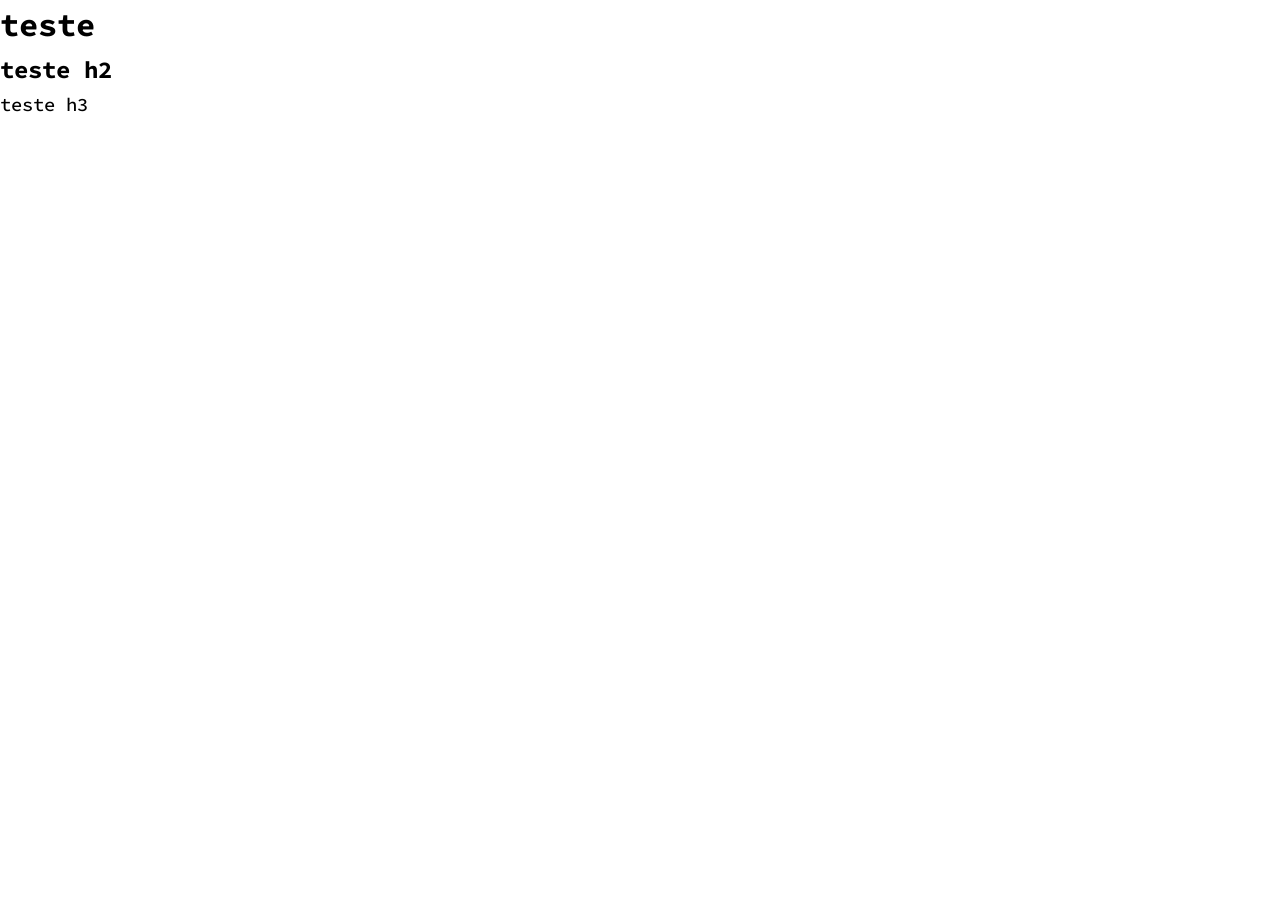
==== index.html @ e35ba027 "feat: primeiro commit" ====
<!DOCTYPE html>
<html lang="pt-br">
<head>
    <meta charset="UTF-8">
    <meta http-equiv="X-UA-Compatible" content="IE=edge">
    <meta name="viewport" content="width=device-width, initial-scale=1.0">
    <link rel="stylesheet" href="style/main.css">
    <title>Reis A.</title>
</head>
<body>
<!--CAPA-->
<header id="apresentacao">
    <h1>teste</h1>
    <h2>teste h2</h2>
    <h3>teste h3</h3>
</header>
<!--FIM CAPA-->

<!--PRINCIPAL-->
<main id="sobre">
    <section id="conhecimentos">
    </section>

    <section id="artigos">
    </section>

    <section id="projetos">
    </section>
</main>
<!--FIM PRINCIPAL-->

<!--CONTATO-->
<footer id="contato">
</footer>
<!--FIM CONTATO-->

</body>
</html>
---- style/main.css ----
@import url('https://fonts.googleapis.com/css2?family=Source+Code+Pro:ital,wght@0,200..900;1,200..900&display=swap');

@import "reset.css";
@import "variaveis.css";
@import "layout.css";
@import "componentes.css";
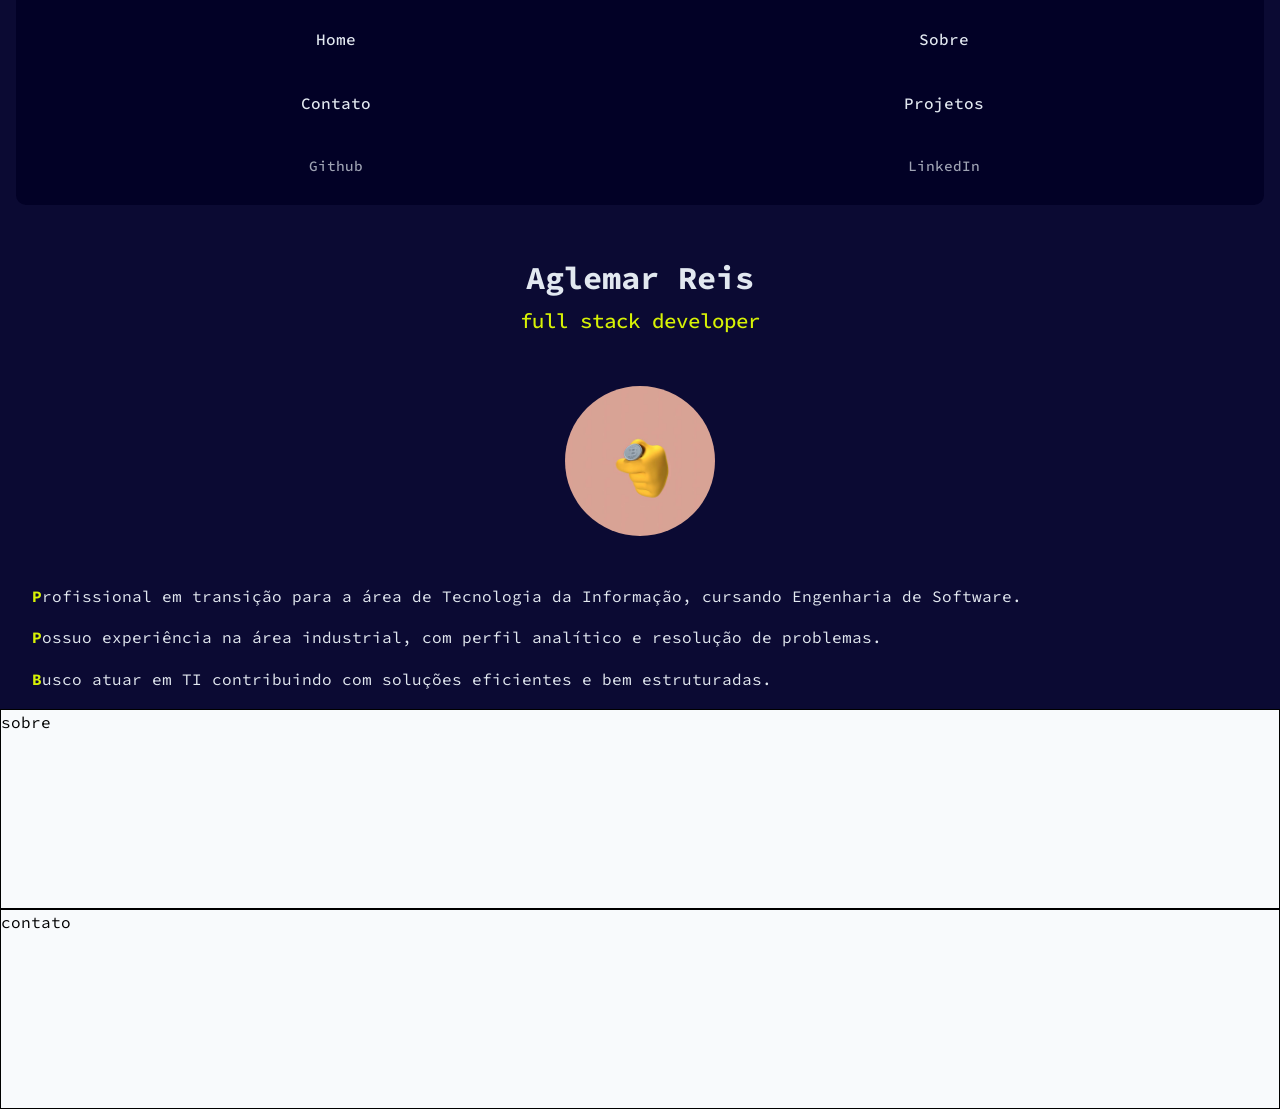
==== commit 213c4e15: "feat: feito a base do layout, focado no header" ====
--- a/index.html
+++ b/index.html
@@ -8,31 +8,66 @@
     <title>Reis A.</title>
 </head>
 <body>
-<!--CAPA-->
-<header id="apresentacao">
-    <h1>teste</h1>
-    <h2>teste h2</h2>
-    <h3>teste h3</h3>
-</header>
-<!--FIM CAPA-->
+<div class="container">
+    <!--CAPA-->
+    <header id="apresentacao">
+        <nav class="header-nav">
+            <ul>
+                <li><a href="index.html">Home</a></li>
+                <li><a href="#contato">Contato</a></li>
+                <li><a href="https://github.com/ReisAglemar" target="_blank" class="social">Github</a></li>
+            </ul>
 
-<!--PRINCIPAL-->
-<main id="sobre">
-    <section id="conhecimentos">
-    </section>
+            <ul>
+                <li><a href="#sobre">Sobre</a></li>
+                <li><a href="#sobre">Projetos</a></li>
+                <li><a href="https://www.linkedin.com/in/aglemarreis/" target="_blank" class="social">LinkedIn</a></li>
+            </ul>
+        </nav>
 
-    <section id="artigos">
-    </section>
+        <h1>Aglemar Reis</h1>
+        <h2>full stack developer</h2>
 
-    <section id="projetos">
-    </section>
-</main>
-<!--FIM PRINCIPAL-->
+        <figure>
+            <img src="img/pexels-cottonbro-cg-studio-8830899.jpg"
+                 alt="Foto de perfil">
+        </figure>
 
-<!--CONTATO-->
-<footer id="contato">
-</footer>
+        <p>
+            Profissional em transição para a área de Tecnologia da Informação, cursando Engenharia de Software.
+        </p>
+
+        <p>
+            Possuo experiência na área industrial, com perfil analítico e resolução de problemas.
+        </p>
+
+        <p>
+            Busco atuar em TI contribuindo com soluções eficientes e bem estruturadas.
+        </p>
+    </header>
+    <!--FIM CAPA-->
+
+
+    <!--PRINCIPAL-->
+    <main id="sobre">
+        sobre
+        <section id="conhecimentos">
+        </section>
+
+        <section id="artigos">
+        </section>
+
+        <section id="projetos">
+        </section>
+    </main>
+    <!--FIM PRINCIPAL-->
+
+
+    <!--CONTATO-->
+    <footer id="contato">
+        contato
+    </footer>
+</div>
 <!--FIM CONTATO-->
-
 </body>
 </html>
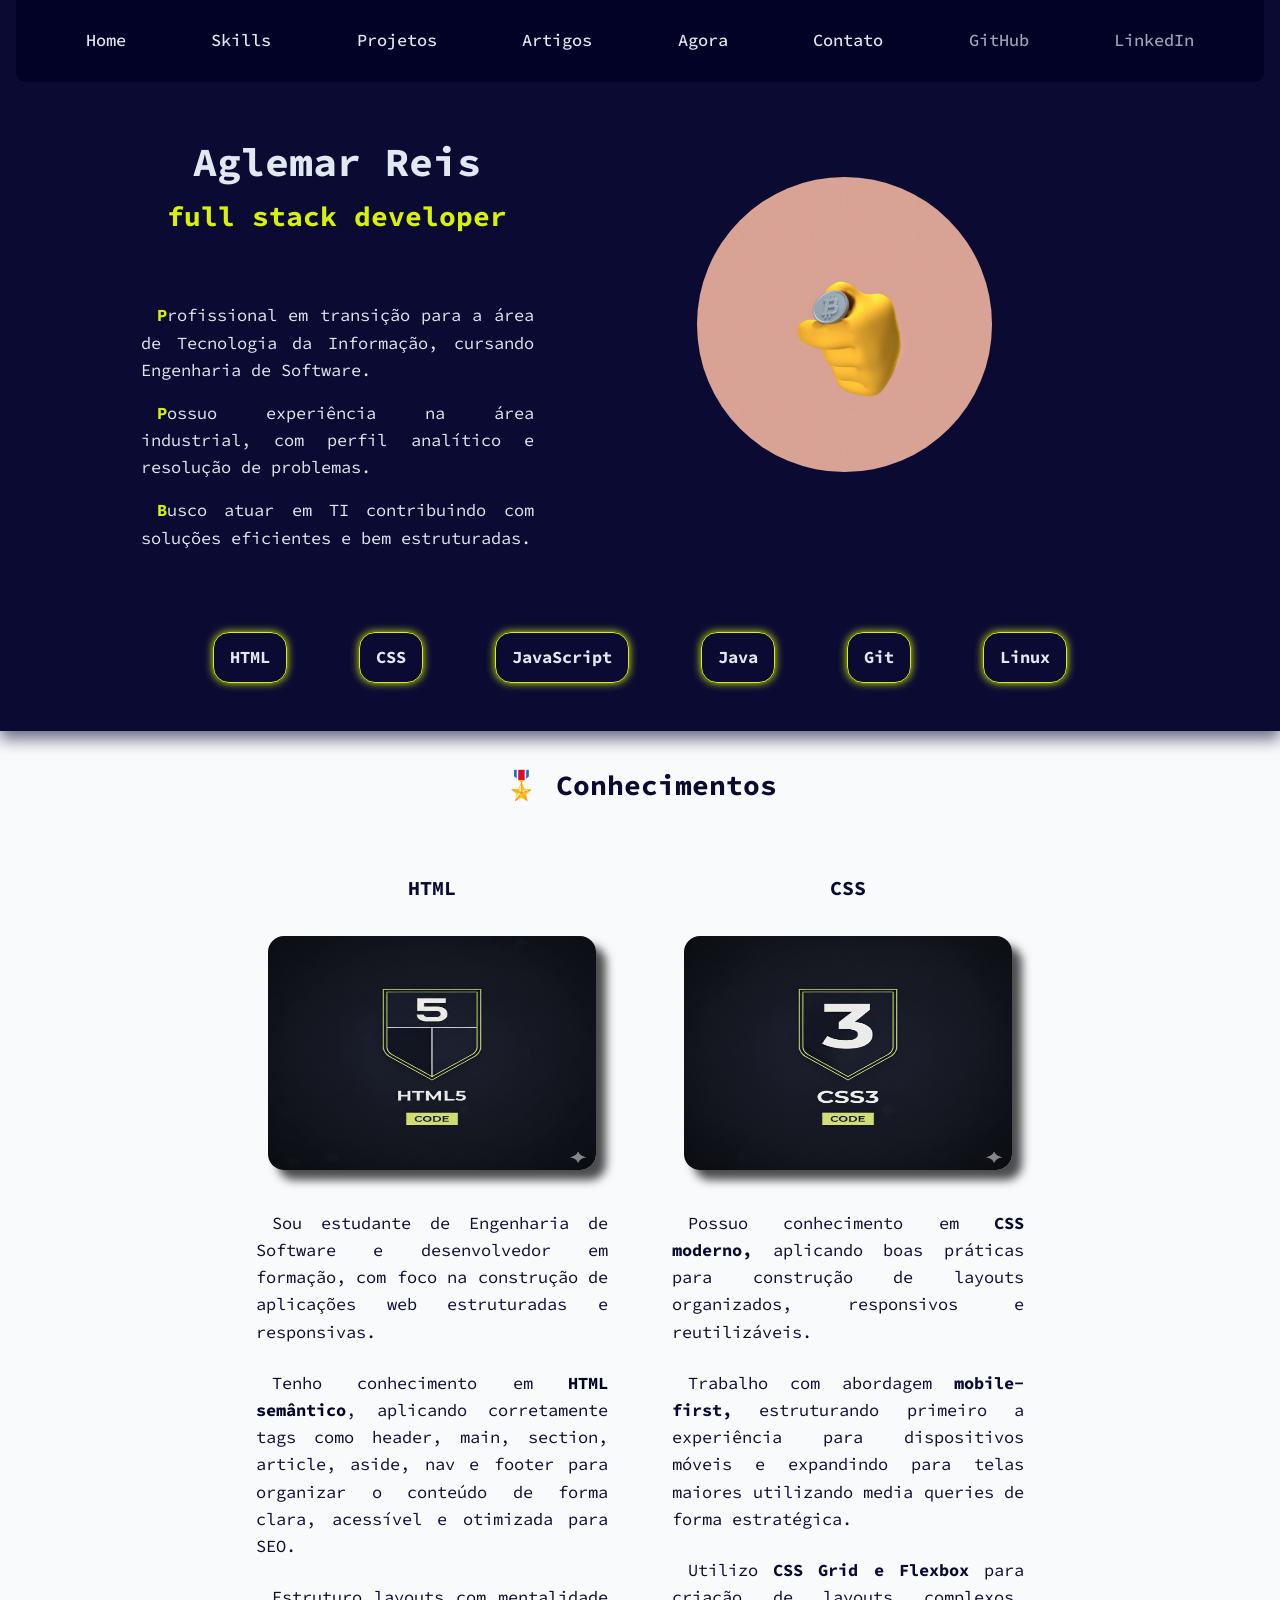
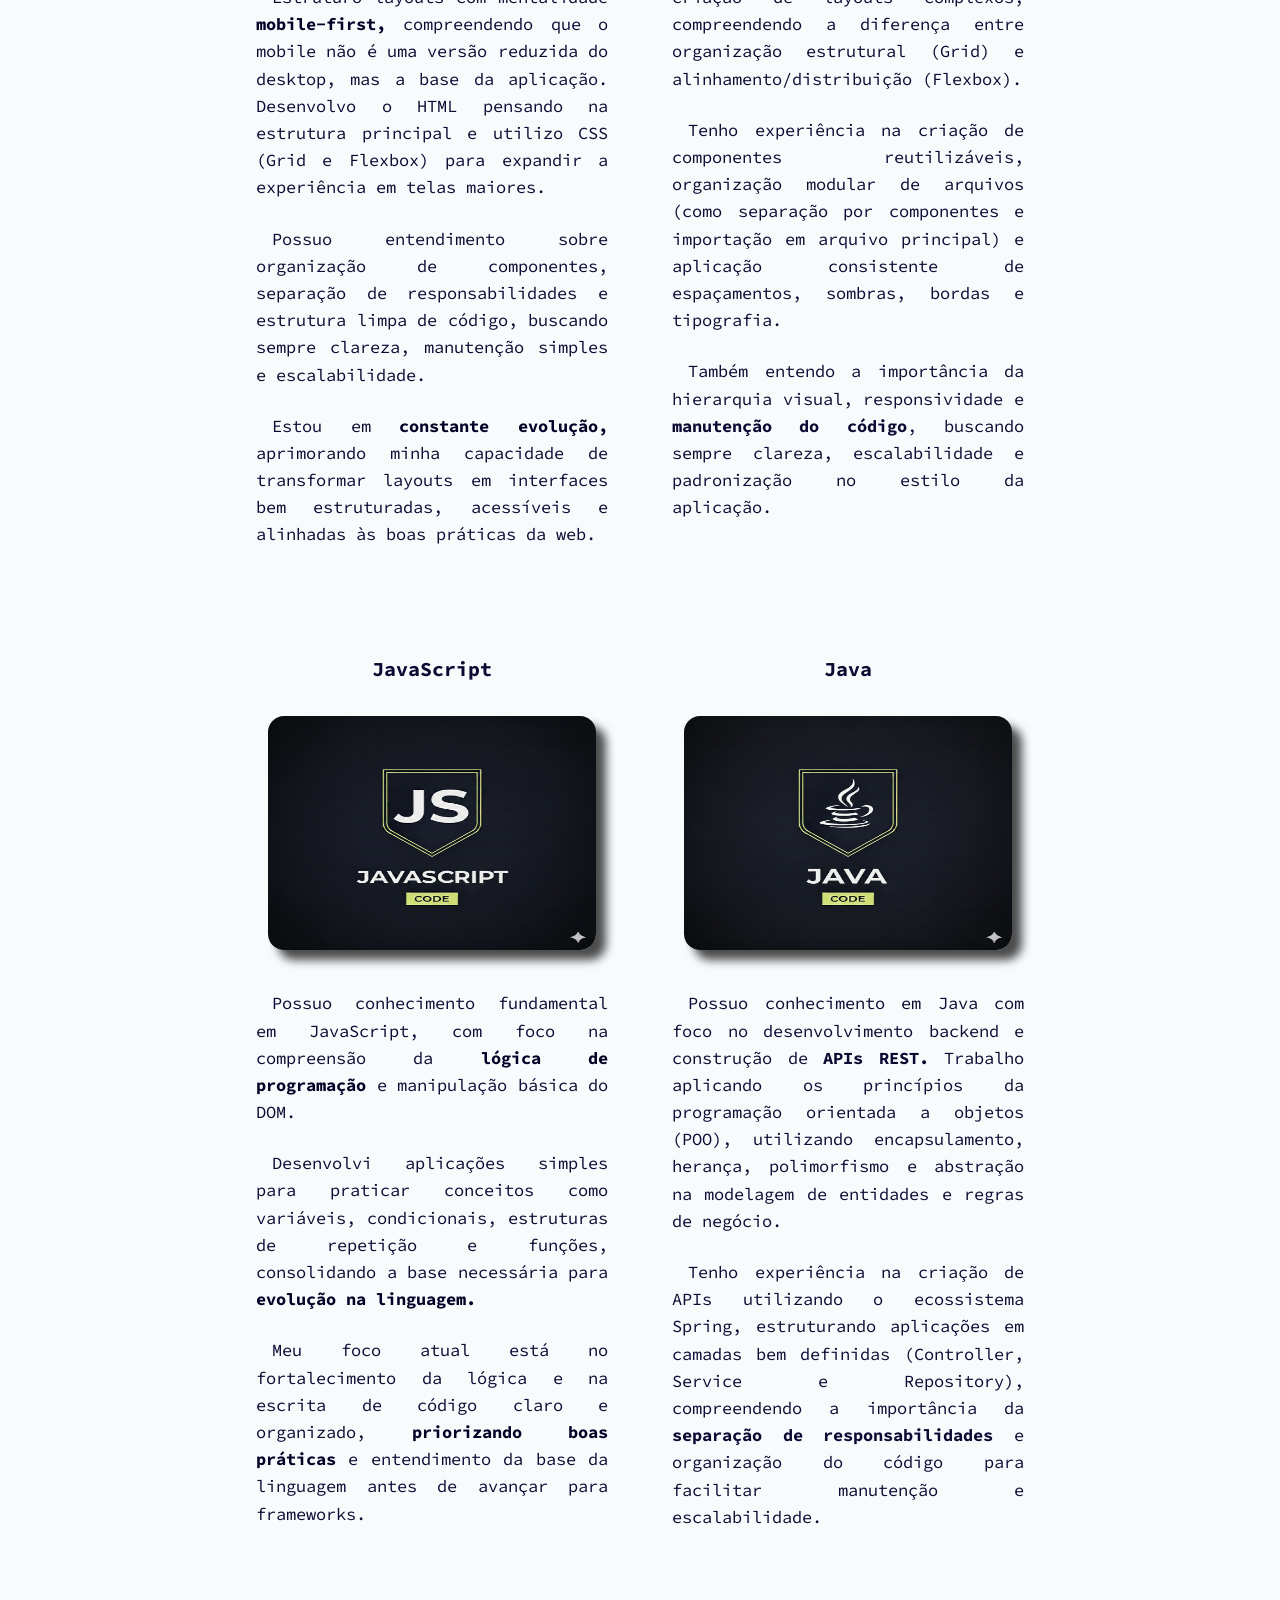
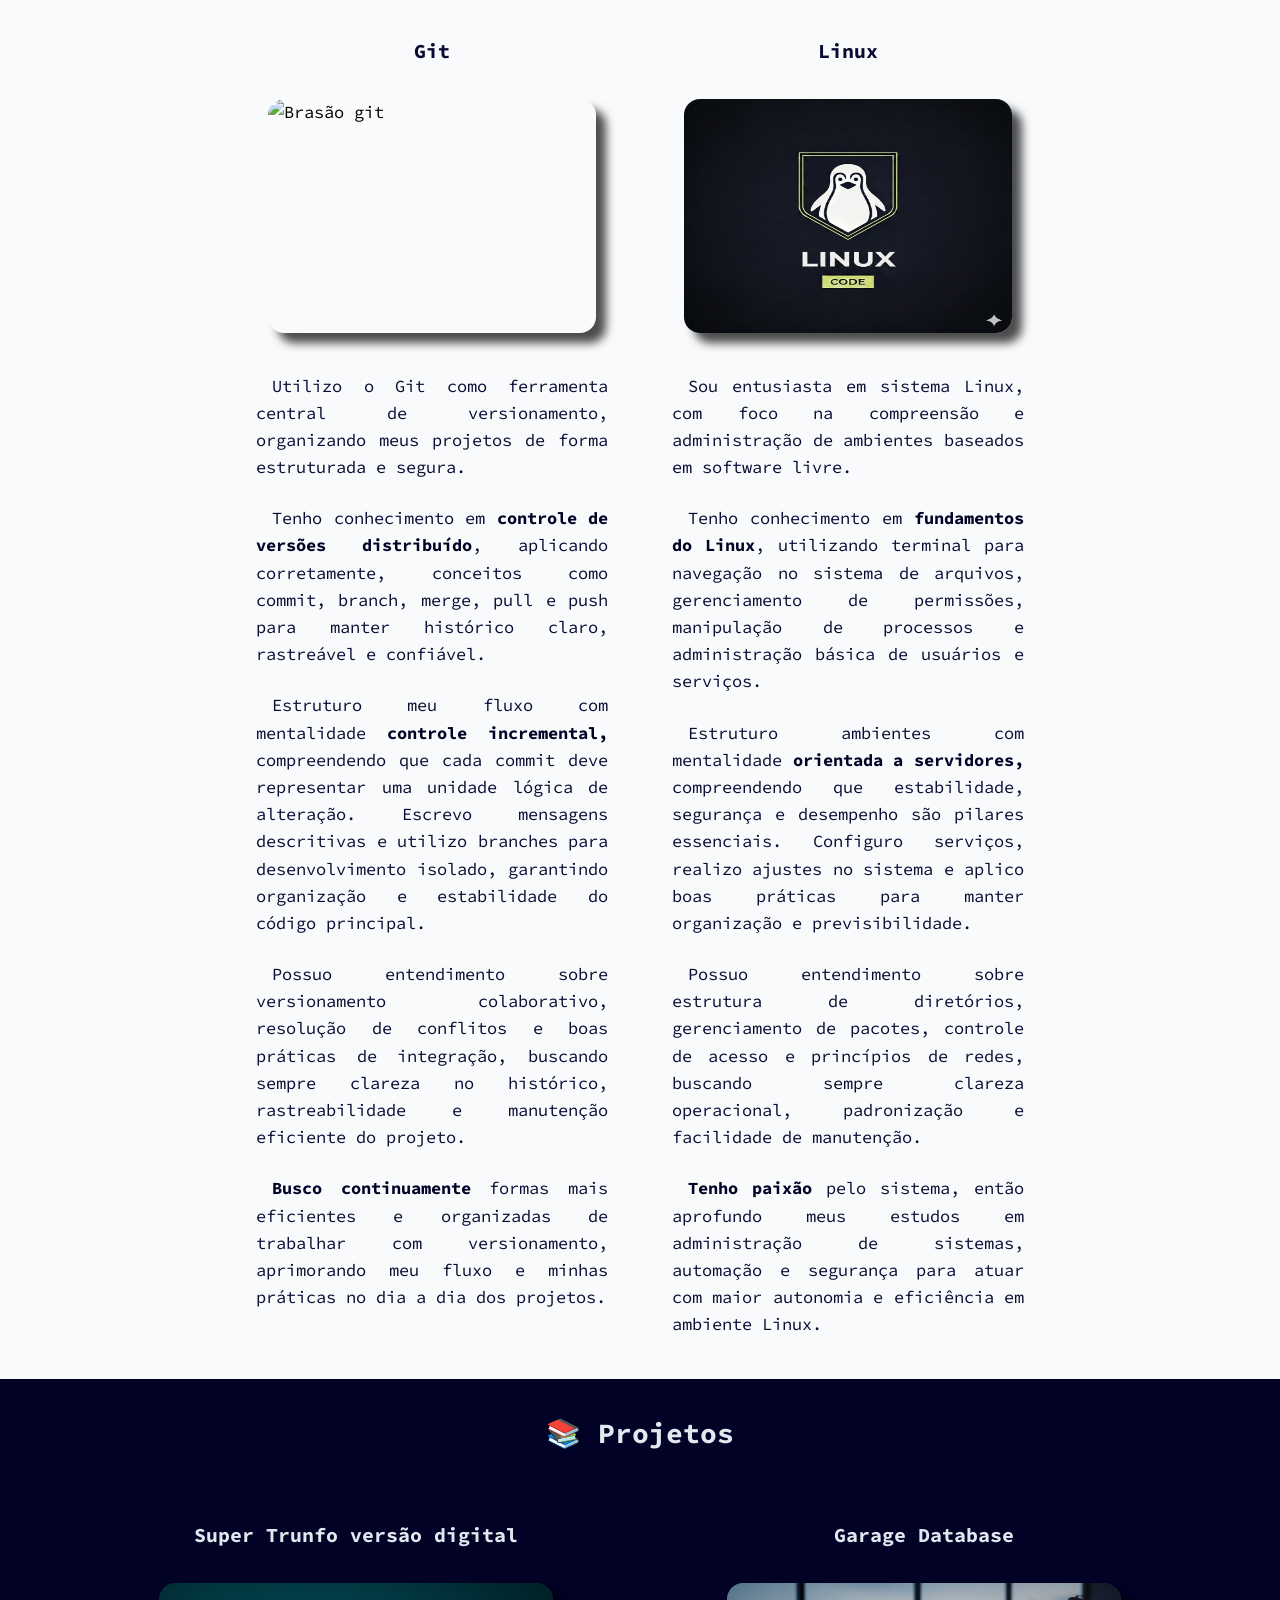
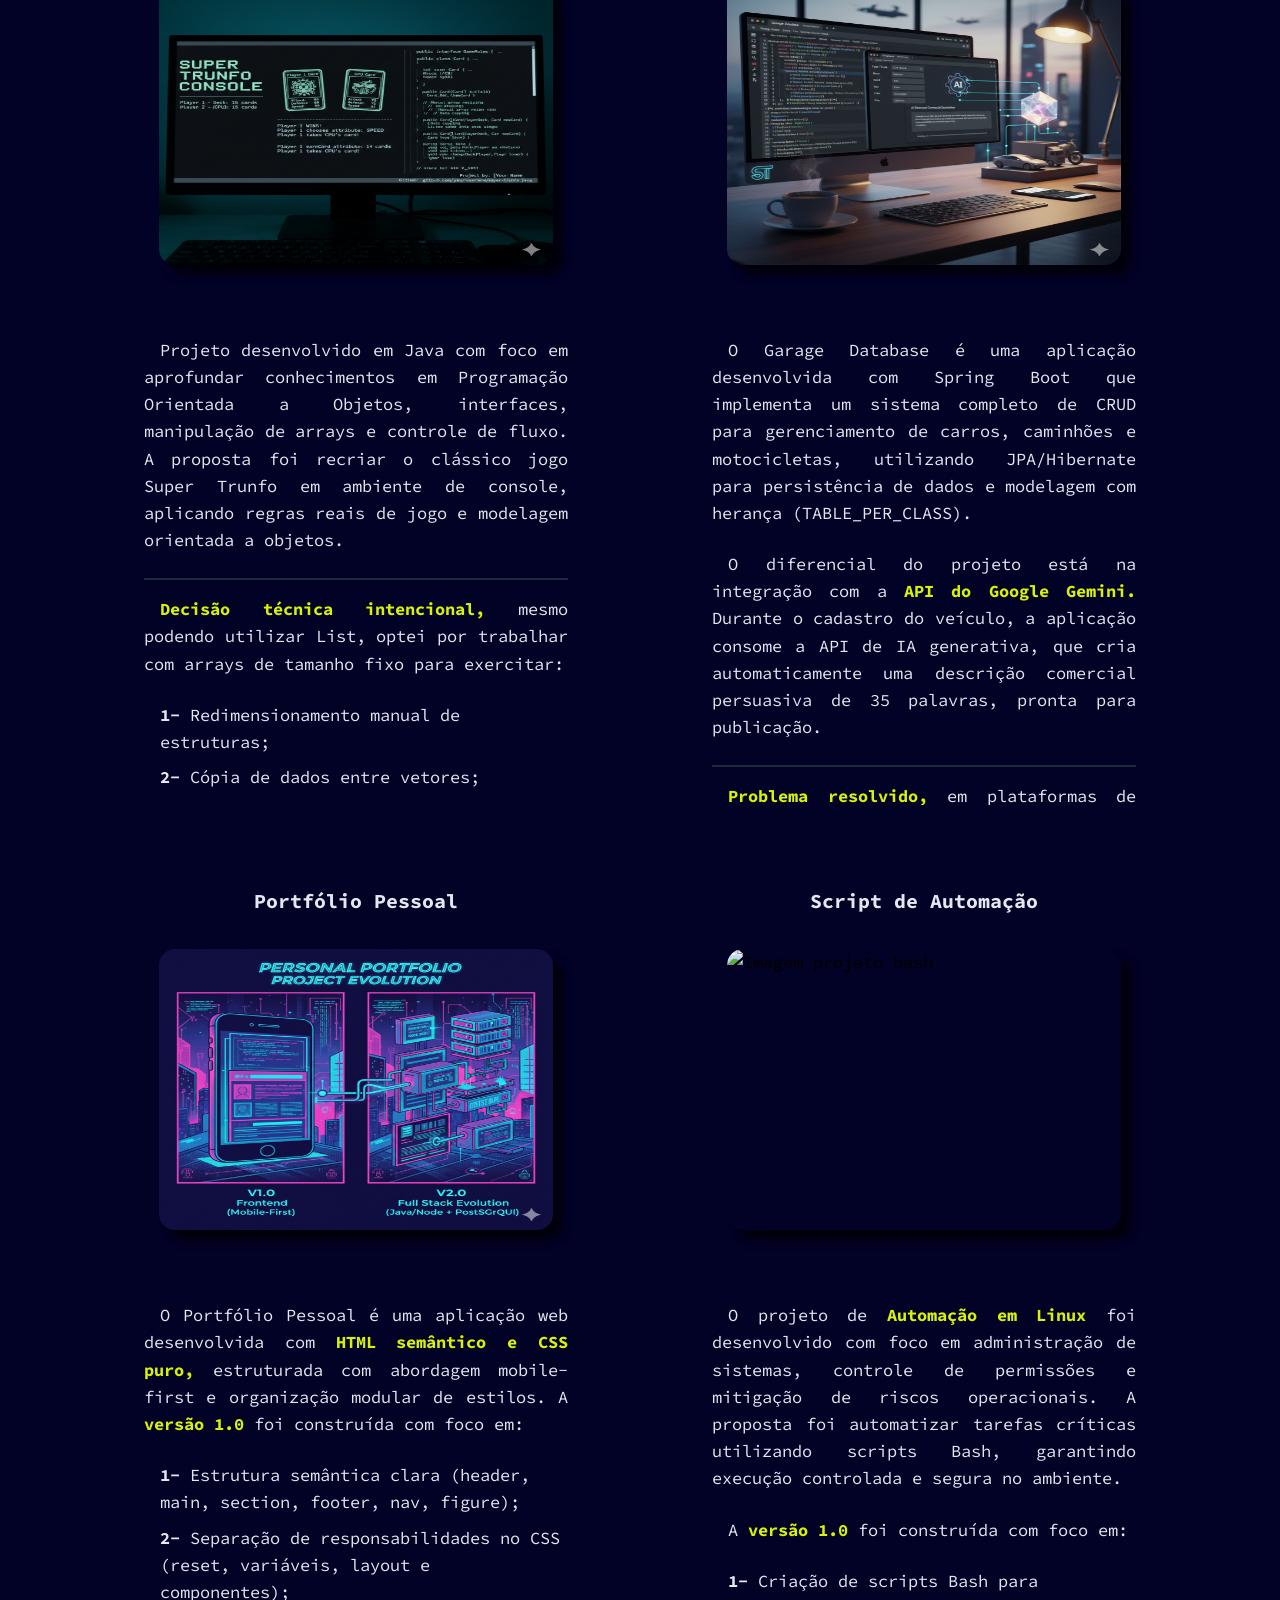
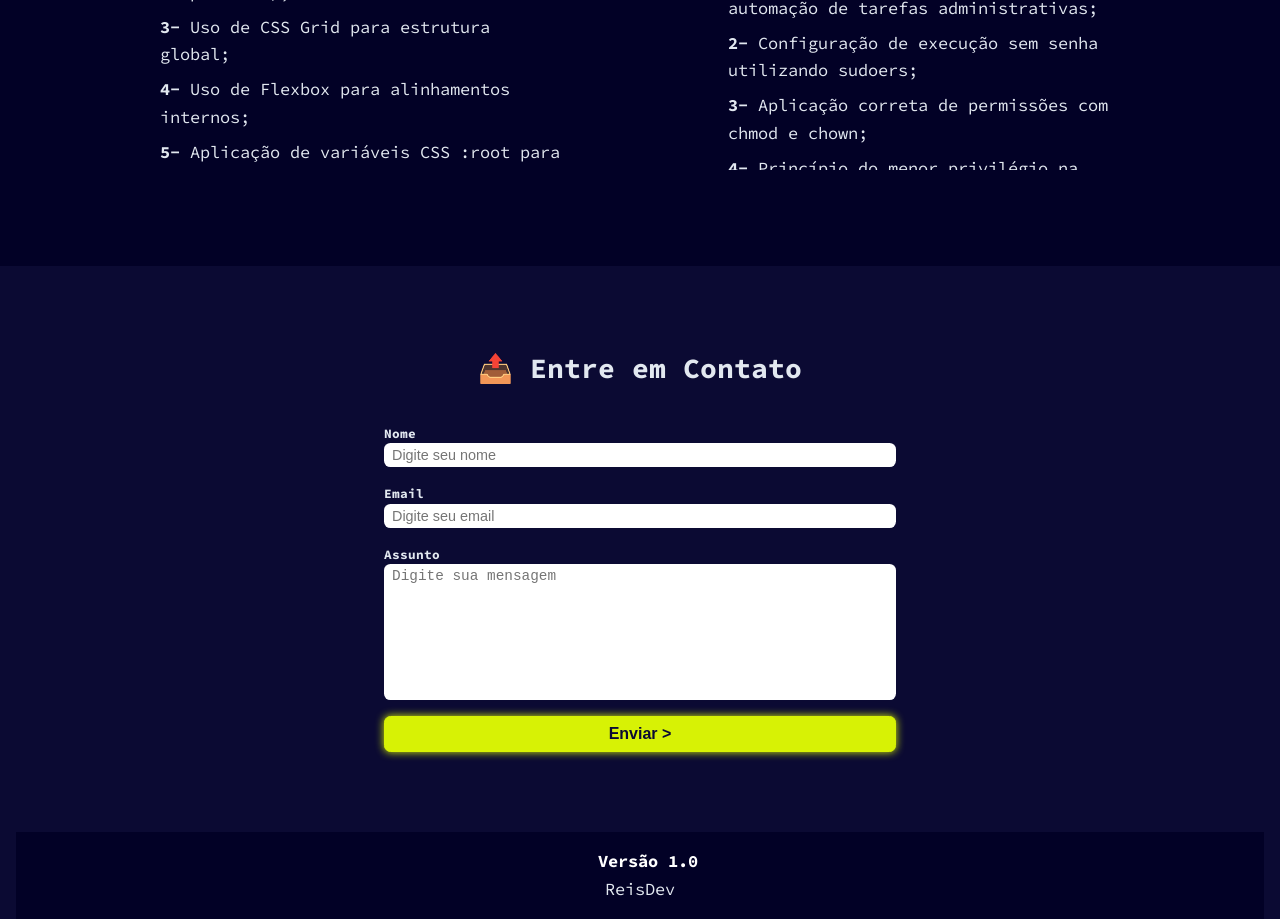
==== commit 4cb2c7b1: "V1.0 - versão estável do projeto" ====
--- a/index.html
+++ b/index.html
@@ -1,73 +1,741 @@
 <!DOCTYPE html>
-<html lang="pt-br">
+<html lang="pt-br" xmlns="http://www.w3.org/1999/html">
 <head>
     <meta charset="UTF-8">
     <meta http-equiv="X-UA-Compatible" content="IE=edge">
     <meta name="viewport" content="width=device-width, initial-scale=1.0">
     <link rel="stylesheet" href="style/main.css">
     <title>Reis A.</title>
+    <link rel="icon" type="image/png" href="img/favicon.png">
 </head>
 <body>
 <div class="container">
     <!--CAPA-->
-    <header id="apresentacao">
+    <header id="header">
         <nav class="header-nav">
             <ul>
                 <li><a href="index.html">Home</a></li>
-                <li><a href="#contato">Contato</a></li>
-                <li><a href="https://github.com/ReisAglemar" target="_blank" class="social">Github</a></li>
-            </ul>
-
-            <ul>
-                <li><a href="#sobre">Sobre</a></li>
-                <li><a href="#sobre">Projetos</a></li>
+                <li><a href="#conhecimentos">Skills</a></li>
+                <li><a href="#projetos">Projetos</a></li>
+
+                <li class="desktop"><a href="#" target="_blank">Artigos</a></li>
+                <li class="desktop"><a href="#" target="_blank">Agora</a></li>
+
+                <li><a href="#footer">Contato</a></li>
+
+                <li><a href="https://github.com/ReisAglemar" target="_blank" class="social">GitHub</a></li>
                 <li><a href="https://www.linkedin.com/in/aglemarreis/" target="_blank" class="social">LinkedIn</a></li>
             </ul>
         </nav>
 
-        <h1>Aglemar Reis</h1>
-        <h2>full stack developer</h2>
-
-        <figure>
-            <img src="img/pexels-cottonbro-cg-studio-8830899.jpg"
-                 alt="Foto de perfil">
-        </figure>
-
-        <p>
-            Profissional em transição para a área de Tecnologia da Informação, cursando Engenharia de Software.
-        </p>
-
-        <p>
-            Possuo experiência na área industrial, com perfil analítico e resolução de problemas.
-        </p>
-
-        <p>
-            Busco atuar em TI contribuindo com soluções eficientes e bem estruturadas.
-        </p>
+
+        <section class="intro">
+            <section id="nome">
+                <h1>Aglemar Reis</h1>
+                <h2>full stack developer</h2>
+            </section>
+
+            <figure id="foto">
+                <!--TODO carregar imagem pessoal -->
+                <img class="img-perfil"
+                     src="img/pexels-cottonbro-cg-studio-8830899.jpg"
+                     alt="Foto do perfil">
+                <figcaption>Foto do perfil</figcaption>
+            </figure>
+
+            <section id="descricao">
+                <p>
+                    Profissional em transição para a área de Tecnologia da Informação, cursando Engenharia de Software.
+                </p>
+
+                <p>
+                    Possuo experiência na área industrial, com perfil analítico e resolução de problemas.
+                </p>
+
+                <p>
+                    Busco atuar em TI contribuindo com soluções eficientes e bem estruturadas.
+                </p>
+            </section>
+
+            <nav id="menu">
+                <ul>
+                    <li><a href="#html">HTML</a></li>
+                    <li><a href="#css">CSS</a></li>
+                    <li class="mobile"><a href="#js">Js</a></li>
+                    <li class="desktop"><a href="#js">JavaScript</a></li>
+                    <li><a href="#java">Java</a></li>
+                    <li class="desktop"><a href="#git">Git</a></li>
+                    <li class="desktop"><a href="#linux">Linux</a></li>
+                </ul>
+            </nav>
+        </section>
     </header>
     <!--FIM CAPA-->
 
 
     <!--PRINCIPAL-->
-    <main id="sobre">
-        sobre
+    <main id="main">
+
+        <!--Conhecimentos-->
         <section id="conhecimentos">
+            <h2 id="titulo-conhecimentos">🎖️ Conhecimentos</h2>
+
+            <section class="secao" id="html">
+                <h3>HTML</h3>
+
+                <figure>
+                    <img class="img-card"
+                         src="img/html.png"
+                         alt="Brasão html">
+                    <figcaption>Brasão html</figcaption>
+                </figure>
+
+                <p>
+                    Sou estudante de Engenharia de Software e desenvolvedor em formação, com foco na construção de
+                    aplicações web estruturadas e responsivas.
+                </p>
+
+                <p>
+                    Tenho conhecimento em <strong>HTML semântico</strong>, aplicando corretamente tags como header,
+                    main,
+                    section,
+                    article, aside, nav e footer para organizar o conteúdo de forma clara, acessível e otimizada para
+                    SEO.
+                </p>
+
+                <p>
+                    Estruturo layouts com mentalidade <strong>mobile-first,</strong> compreendendo que o mobile não é
+                    uma
+                    versão reduzida
+                    do desktop, mas a base da aplicação. Desenvolvo o HTML pensando na estrutura principal e utilizo CSS
+                    (Grid e Flexbox) para expandir a experiência em telas maiores.
+                </p>
+
+                <p>
+                    Possuo entendimento sobre organização de componentes, separação de responsabilidades e estrutura
+                    limpa de código, buscando sempre clareza, manutenção simples e escalabilidade.
+                </p>
+
+                <p>
+                    Estou em <strong>constante evolução,</strong> aprimorando minha capacidade de transformar layouts em
+                    interfaces bem
+                    estruturadas, acessíveis e alinhadas às boas práticas da web.
+                </p>
+            </section>
+
+            <section class="secao altera-bg" id="css">
+                <h3>CSS</h3>
+
+                <figure>
+                    <img class="img-card"
+                         src="img/css.png"
+                         alt="Brasão css">
+                    <figcaption>Brasão css</figcaption>
+                </figure>
+
+                <p>
+                    Possuo conhecimento em <strong>CSS moderno,</strong> aplicando boas práticas para construção de
+                    layouts organizados,
+                    responsivos e reutilizáveis.
+                </p>
+
+                <p>
+                    Trabalho com abordagem <strong>mobile-first,</strong> estruturando primeiro a experiência para
+                    dispositivos móveis e
+                    expandindo para telas maiores utilizando media queries de forma estratégica.
+                </p>
+
+                <p>
+                    Utilizo <strong>CSS Grid e Flexbox</strong> para criação de layouts complexos, compreendendo a
+                    diferença entre
+                    organização estrutural (Grid) e alinhamento/distribuição (Flexbox).
+                </p>
+
+                <p>
+                    Tenho experiência na criação de componentes reutilizáveis, organização modular de arquivos (como
+                    separação por componentes e importação em arquivo principal) e aplicação consistente de
+                    espaçamentos, sombras, bordas e tipografia.
+                </p>
+
+                <p>
+                    Também entendo a importância da hierarquia visual, responsividade e
+                    <strong>manutenção do código</strong>,
+                    buscando
+                    sempre clareza, escalabilidade e padronização no estilo da aplicação.
+                </p>
+            </section>
+
+            <section class="secao" id="js">
+                <h3>JavaScript</h3>
+
+                <figure>
+                    <img class="img-card"
+                         src="img/js.png"
+                         alt="Brasão javascript">
+                    <figcaption>Brasão javascript</figcaption>
+                </figure>
+
+                <p>
+                    Possuo conhecimento fundamental em JavaScript, com foco na compreensão da <strong>lógica de
+                    programação</strong>
+                    e
+                    manipulação básica do DOM.
+                </p>
+
+                <p>
+                    Desenvolvi aplicações simples para praticar conceitos como variáveis, condicionais, estruturas de
+                    repetição e funções, consolidando a base necessária para <strong>evolução na linguagem.</strong>
+                </p>
+
+                <p>
+                    Meu foco atual está no fortalecimento da lógica e na escrita de código claro e organizado,
+                    <strong>priorizando boas práticas</strong> e entendimento da base da linguagem antes de avançar para
+                    frameworks.
+                </p>
+            </section>
+
+            <section class="secao altera-bg" id="java">
+                <h3>Java</h3>
+
+                <figure>
+                    <img class="img-card"
+                         src="img/java.png"
+                         alt="Brasão java">
+                    <figcaption>Brasão java</figcaption>
+                </figure>
+
+                <p>
+                    Possuo conhecimento em Java com foco no desenvolvimento backend e construção de
+                    <strong>APIs REST.</strong>
+                    Trabalho aplicando os princípios da programação orientada a objetos (POO), utilizando
+                    encapsulamento, herança, polimorfismo e abstração na modelagem de entidades e regras de negócio.
+                </p>
+
+                <p>
+                    Tenho experiência na criação de APIs utilizando o ecossistema Spring, estruturando aplicações em
+                    camadas bem definidas (Controller, Service e Repository), compreendendo a importância da
+                    <strong>separação de responsabilidades</strong> e organização do código para facilitar
+                    manutenção e escalabilidade.
+                </p>
+            </section>
+
+            <section class="secao desktop" id="git">
+                <h3>Git</h3>
+
+                <figure>
+                    <img class="img-card"
+                         src="img/git.png"
+                         alt="Brasão git">
+                    <figcaption>Brasão git</figcaption>
+                </figure>
+
+                <p>
+                    Utilizo o Git como ferramenta central de versionamento, organizando meus projetos de forma
+                    estruturada e segura.
+                </p>
+
+                <p>
+                    Tenho conhecimento em <strong>controle de versões distribuído</strong>, aplicando corretamente,
+                    conceitos como commit, branch, merge, pull e push para manter histórico claro, rastreável e
+                    confiável.
+                </p>
+
+                <p>
+                    Estruturo meu fluxo com mentalidade <strong>controle incremental,</strong> compreendendo que cada
+                    commit deve representar
+                    uma unidade lógica de alteração. Escrevo mensagens descritivas e utilizo branches para
+                    desenvolvimento isolado,
+                    garantindo organização e estabilidade do código principal.
+                </p>
+
+                <p>
+                    Possuo entendimento sobre versionamento colaborativo, resolução de conflitos e boas práticas de
+                    integração,
+                    buscando sempre clareza no histórico, rastreabilidade e manutenção eficiente do projeto.
+                </p>
+
+                <p>
+                    <strong>Busco continuamente</strong> formas mais eficientes e organizadas de trabalhar com
+                    versionamento, aprimorando meu fluxo e minhas práticas no dia a dia dos projetos.
+                </p>
+            </section>
+
+            <section class="secao desktop" id="linux">
+                <h3>Linux</h3>
+
+                <figure>
+                    <img class="img-card"
+                         src="img/linux.png"
+                         alt="Brasão Linux">
+                    <figcaption>Brasão Linux</figcaption>
+                </figure>
+
+                <p>
+                    Sou entusiasta em sistema Linux, com foco na compreensão e administração de ambientes baseados em
+                    software livre.
+                </p>
+
+                <p>
+                    Tenho conhecimento em <strong>fundamentos do Linux</strong>, utilizando terminal para navegação no
+                    sistema de arquivos, gerenciamento de permissões, manipulação de processos e administração básica de
+                    usuários e serviços.
+                </p>
+
+                <p>
+                    Estruturo ambientes com mentalidade <strong>orientada a servidores,</strong> compreendendo que
+                    estabilidade, segurança e desempenho são pilares essenciais. Configuro serviços, realizo ajustes no
+                    sistema e aplico boas práticas para manter organização e previsibilidade.
+                </p>
+
+                <p>
+                    Possuo entendimento sobre estrutura de diretórios, gerenciamento de pacotes, controle de acesso e
+                    princípios de redes, buscando sempre clareza operacional, padronização e facilidade de manutenção.
+                </p>
+
+                <p>
+                    <strong>Tenho paixão</strong> pelo sistema, então aprofundo meus estudos em administração de
+                    sistemas, automação e segurança para atuar com maior autonomia e eficiência em ambiente Linux.
+                </p>
+            </section>
         </section>
-
-        <section id="artigos">
+        <!--Fim conhecimentos-->
+
+        <!--TODO fazer a secao artigos-->
+        <!--Artigos (APENAS NO DESKTOP)-->
+        <section id="artigos" class="desktop">
         </section>
-
+        <!--Fim artigos-->
+
+        <!--Projetos-->
         <section id="projetos">
+            <h2 id="titulo-projetos">📚 Projetos</h2>
+
+            <section id="super-trunfo" class="projeto secao">
+                <h3>Super Trunfo versão digital</h3>
+
+                <figure>
+                    <img class="img-card"
+                         src="img/superTrunfo.png"
+                         alt="Imagem projeto Super Trunfo">
+                    <figcaption>Imagem projeto Super Trunfo</figcaption>
+                </figure>
+
+                <div class="overflow">
+                    <p>
+                        Projeto desenvolvido em Java com foco em aprofundar conhecimentos em Programação Orientada a
+                        Objetos, interfaces, manipulação de arrays e controle de fluxo.
+
+                        A proposta foi recriar o clássico jogo Super Trunfo em ambiente de console, aplicando regras
+                        reais
+                        de jogo e modelagem orientada a objetos.
+                    </p>
+                    <hr>
+                    <p>
+                        <strong>Decisão técnica intencional,</strong> mesmo podendo utilizar List, optei por trabalhar
+                        com
+                        arrays de tamanho fixo para exercitar:
+                    </p>
+
+                    <ul>
+                        <li><b>1-</b> Redimensionamento manual de estruturas;</li>
+                        <li><b>2-</b> Cópia de dados entre vetores;</li>
+                        <li><b>3-</b> Controle explícito de memória lógica;</li>
+                        <li><b>4-</b> Manipulação de índices.</li>
+                    </ul>
+
+                    <p>
+                        Essa decisão tornou o projeto significativamente mais desafiador e aumentou a profundidade da
+                        solução.
+                    </p>
+                    <hr>
+                    <p>
+                        <strong>Principal desafio resolvido,</strong> arrays possuem tamanho fixo. No jogo,
+                        O vencedor precisa ganhar uma carta e O derrotado precisa perder uma carta, para isso
+                        implementei
+                        uma estratégia baseada em:
+                    </P>
+
+                    <ul>
+                        <li><b>1-</b> Criação de um novo array com tamanho ajustado;</li>
+                        <li><b>2-</b> Cópia manual dos elementos;</li>
+                        <li><b>3-</b> Inserção ou remoção da carta na posição correta;</li>
+                        <li><b>4-</b> Rotação do baralho com méTODO específico (changeDeck);</li>
+                    </ul>
+
+                    <p>
+                        Isso foi feito através dos seguintes méTODOs:
+                    </p>
+
+                    <ul>
+                        <li><b>1-</b> earnCard;</li>
+                        <li><b>2-</b> loseCard;</li>
+                        <li><b>3-</b> changeDeck.</li>
+                    </ul>
+
+                    <p>
+                        Essa abordagem <strong>simula um comportamento dinâmico utilizando uma estrutura
+                        estática.</strong>
+                    </p>
+                    <hr>
+                    <p>
+                        <strong>Este projeto demonstra</strong> a aplicação sólida de Programação Orientada a Objetos,
+                        utilizando interface como contrato para definição das regras do jogo e garantindo separação
+                        clara
+                        de responsabilidades. A manipulação manual de arrays foi utilizada como exercício intencional de
+                        controle estrutural, envolvendo redimensionamento, cópia de dados e gerenciamento de índices.
+                    </p>
+
+                    <p>
+                        O desenvolvimento também
+                        envolveu estruturas de repetição para construção e distribuição do baralho, uso de randomização
+                        para
+                        embaralhamento e escolha de atributos pela máquina, além de <strong>organização em
+                        camadas,</strong>
+                        separando dados da regra de negócio. O controle de estado do jogo foi implementado de forma
+                        explícita, assegurando coerência entre rodadas e definição de vencedor, com modelagem de domínio
+                        simples e objetiva.
+                    </p>
+
+                    <p>
+                        <strong>Como diferencial,</strong> o projeto não depende de estruturas prontas como ArrayList,
+                        priorizando controle
+                        manual da lógica de funcionamento. A implementação inclui rotação de baralho, controle explícito
+                        do
+                        fluxo do jogo e organização do código por pacotes (entities e database), reforçando clareza
+                        estrutural e separação de responsabilidades.
+                    </p>
+
+                    <p>
+                        <strong>De forma geral,</strong> o projeto evidencia capacidade de resolver problemas
+                        estruturais,
+                        domínio dos fundamentos da linguagem Java, organização orientada a objetos e pensamento lógico
+                        aplicado na
+                        construção de uma solução completa. Também demonstra persistência na resolução de desafios
+                        técnicos,
+                        especialmente no gerenciamento dinâmico de estruturas originalmente estáticas.
+                    </p>
+
+                    <nav class="btg-projeto">
+                        <a href="https://github.com/ReisAglemar/superTrunfo" target="_blank">
+                            <strong>Ver Super Trunfo no GitHub</strong></a>
+                    </nav>
+
+                </div>
+            </section>
+
+            <section id="garage-database" class="projeto secao altera-bg">
+                <h3>Garage Database</h3>
+
+                <figure>
+                    <img class="img-card"
+                         src="img/garage%20Database.png"
+                         alt="Imagem projeto Garage Database">
+                    <figcaption>Imagem projeto Garage Database</figcaption>
+                </figure>
+
+                <div class="overflow">
+
+                    <p>
+                        O Garage Database é uma aplicação desenvolvida com Spring Boot que implementa um sistema
+                        completo de CRUD para gerenciamento de carros, caminhões e motocicletas, utilizando
+                        JPA/Hibernate para persistência de dados e modelagem com herança (TABLE_PER_CLASS).
+                    </p>
+
+                    <p>
+                        O diferencial do projeto está na integração com a <strong>API do Google Gemini.</strong> Durante
+                        o cadastro do veículo, a aplicação consome a API de IA generativa, que cria automaticamente uma
+                        descrição comercial persuasiva de 35 palavras, pronta para publicação.
+                    </p>
+                    <hr>
+                    <p>
+                        <strong>Problema resolvido,</strong> em plataformas de venda de veículos, a criação manual de
+                        descrições é repetitiva, inconsistente e dependente da habilidade do anunciante.
+                        O sistema resolve esse problema automatizando o processo.
+                    </p>
+
+                    <p>
+                        O usuário informa apenas os dados técnicos do veículo, e a aplicação gera um anúncio padronizado
+                        e otimizado para venda. Isso reduz esforço manual, aumenta produtividade e padroniza qualidade
+                        de anúncios.
+                    </p>
+                    <hr>
+                    <p>
+                        <strong>Arquitetura e Conceitos Aplicados:</strong>
+                    </p>
+
+                    <ul>
+                        <li><b>1-</b> Programação Orientada a Objetos;</li>
+                        <li><b>2-</b> Modelagem de domínio com entidades JPA;</li>
+                        <li><b>3-</b> Relacionamentos @ManyToOne e @OneToMany;</li>
+                        <li><b>4-</b> Consumo de API REST utilizando HttpClient;</li>
+                        <li><b>5-</b> Desserialização de JSON com Gson;</li>
+                        <li><b>6-</b> Tratamento de exceções customizadas;</li>
+                        <li><b>7-</b> Validações de regra de negócio (ano, preço, tipo de motor);</li>
+                        <li><b>8-</b> Arquitetura em camadas (Model, Repository, Service e App);</li>
+                        <li><b>9-</b> Uso de variáveis de ambiente para proteção da API Key.</li>
+                    </ul>
+                    <hr>
+                    <p>
+                        <strong>Visão estratégica,</strong> o projeto foi idealizado como um módulo de automação para
+                        plataformas de venda de veículos. Fluxo pensado como produto:
+                    </p>
+
+                    <ul>
+                        <li><b>1-</b> Usuário cadastra o veículo;</li>
+                        <li><b>2-</b> O sistema consome IA generativa;</li>
+                        <li><b>3-</b> O anúncio é criado automaticamente;</li>
+                        <li><b>4-</b> Pronto para publicação.</li>
+                    </ul>
+
+                    <p>
+                        A solução demonstra aplicação prática de IA integrada a um sistema transacional tradicional,
+                        conectando backend estruturado com inteligência artificial para geração de valor real ao
+                        usuário.
+                    </p>
+
+                    <nav class="btg-projeto">
+                        <a href="https://github.com/ReisAglemar/GarageDatabase" target="_blank">
+                            <strong>Ver Garage Database no GitHub</strong></a>
+                    </nav>
+
+                </div>
+            </section>
+
+            <section id="portfolio" class="proeto secao">
+                <h3>Portfólio Pessoal</h3>
+
+                <figure>
+                    <img class="img-card"
+                         src="img/portfolio.png"
+                         alt="Imagem projeto portifólio">
+                    <figcaption>Imagem projeto Portifólio</figcaption>
+                </figure>
+
+                <div class="overflow">
+
+                    <p>
+                        O Portfólio Pessoal é uma aplicação web desenvolvida com <strong>HTML semântico e CSS
+                        puro,</strong>
+                        estruturada com abordagem mobile-first e organização modular de estilos.
+                        A <strong>versão 1.0</strong> foi construída com foco em:
+                    </p>
+
+                    <ul>
+                        <li><b>1-</b> Estrutura semântica clara (header, main, section, footer, nav, figure);</li>
+                        <li><b>2-</b> Separação de responsabilidades no CSS (reset, variáveis, layout e componentes);
+                        </li>
+                        <li><b>3-</b> Uso de CSS Grid para estrutura global;</li>
+                        <li><b>4-</b> Uso de Flexbox para alinhamentos internos;</li>
+                        <li><b>5-</b> Aplicação de variáveis CSS :root para padronização de cores, tipografia e
+                            escalabilidade visual;
+                        </li>
+                        <li><b>6-</b> Organização visual baseada em hierarquia e contraste (seções claras e escuras).
+                        </li>
+                    </ul>
+
+                    <p>
+                        A versão atual pode ser verificada no rodapé da página. :)
+                    </p>
+                    <hr>
+                    <p>
+                        <strong>Decisões técnicas, arquitetura Mobile-First</strong> o layout foi pensado inicialmente
+                        para
+                        dispositivos móveis, utilizando uma única coluna como base estrutural. Elementos com classe
+                        .desktop
+                        são ocultados nessa versão, preparando o projeto para expansão responsiva futura.
+                    </p>
+
+                    <p>
+                        <strong>CSS modularizado,</strong> o CSS foi dividido estrategicamente em reset.css,
+                        variaveis.css,
+                        layout.css e componentes.css. TODOs importados via main.css, demonstrando organização e
+                        escalabilidade do projeto.
+                    </p>
+
+                    <p>
+                        <strong>Sistema de design baseado em variáveis,</strong> a utilização de :root centraliza tokens
+                        de
+                        design como, paleta de cores, pesos tipográficos, breakpoints (mobile, tablet, desktop).
+                        Isso permite manutenção simples e evolução consistente do layout.
+                    </p>
+
+                    <p>
+                        <strong>Estrutura preparada para evolução backend,</strong> mesmo sendo estático na v1.0, o
+                        projeto
+                        já possui, seção dedicada para artigos, estrutura pensada para cards dinâmicos, separação lógica
+                        e
+                        clara entre seções.
+                    </p>
+                    <hr>
+
+                    <p>
+                        <strong>Próximas versões,</strong> a evolução prevista inclui integração com PostgreSQL,
+                        backend em Java (Spring) ou Node.js, sistema de artigos dinâmicos, listagem em formato de cards
+                        com
+                        preview, carregamento individual do artigo selecionado e implementação de autenticação para
+                        área administrativa.
+                    </p>
+
+                    <p>
+                        A ideia é transformar o portfólio em uma aplicação full stack, onde o conteúdo será persistido
+                        em
+                        banco de dados e servido dinamicamente.
+                    </p>
+
+                    <!--todo alterar link após criar a main no github-->
+                    <nav class="btg-projeto">
+                        <a href="#" target="_blank">
+                            <strong>Ver Portifólio no GitHub</strong></a>
+                    </nav>
+
+                </div>
+            </section>
+
+            <section id="novo-projeto" class="proeto secao desktop">
+                <h3>Script de Automação</h3>
+
+                <figure>
+                    <img class="img-card"
+                         src="img/bash.png"
+                         alt="Imagem projeto bash">
+                    <figcaption>Imagem projeto Bash</figcaption>
+                </figure>
+
+                <div class="overflow">
+
+                    <p>
+                        O projeto de <strong>Automação em Linux</strong> foi desenvolvido com foco em administração de
+                        sistemas, controle de permissões e mitigação de riscos operacionais. A proposta foi automatizar
+                        tarefas críticas utilizando scripts Bash, garantindo execução controlada e segura no ambiente.
+                    </p>
+
+                    <p>
+                        A <strong>versão 1.0</strong> foi construída com foco em:
+                    </p>
+
+                    <ul>
+                        <li><b>1-</b> Criação de scripts Bash para automação de tarefas administrativas;</li>
+                        <li><b>2-</b> Configuração de execução sem senha utilizando sudoers;</li>
+                        <li><b>3-</b> Aplicação correta de permissões com chmod e chown;</li>
+                        <li><b>4-</b> Princípio do menor privilégio na delegação de acesso;</li>
+                        <li><b>5-</b> Validação de segurança e análise de vulnerabilidades no ambiente;</li>
+                        <li><b>6-</b> Testes controlados em ambiente Linux para evitar impacto em produção.</li>
+                    </ul>
+
+                    <p>
+                        O foco principal foi entender profundamente como o sistema de permissões do Linux funciona
+                        (usuário, grupo e outros), evitando risco como escalonamento indevido de privilégios.
+                    </p>
+                    <hr>
+                    <p>
+                        <strong>Execução controlada sem senha,</strong> foi configurada a execução de scripts
+                        específicos
+                        via sudo sem necessidade de senha, limitando estritamente quais comandos poderiam
+                        ser executados. Isso evita a exposição total de privilégios administrativos.
+                    </p>
+
+                    <p>
+                        <strong>Gestão de permissões e segurança,</strong> foram aplicados conceitos como permissões
+                        700, 750 e 755 de forma estratégica, além da definição adequada de proprietário e grupo.
+                        O objetivo foi impedir acesso indevido ou modificação não autorizada dos scripts.
+                    </p>
+
+                    <p>
+                        <strong>Verificação de vulnerabilidades,</strong> foi utilizada a ferramenta
+                        <strong>Lynis</strong> para auditoria de segurança no sistema Linux, identificando
+                        possíveis falhas de configuração, permissões excessivas e pontos de melhoria
+                        relacionados a hardening do ambiente.
+                    </p>
+                    <hr>
+                    <p>
+                        <strong>Aprendizados técnicos,</strong> o projeto consolidou conhecimentos sobre:
+                    </p>
+
+                    <ul>
+                        <li>Modelo de permissões do Linux (rwx);</li>
+                        <li>Configuração segura do arquivo /etc/sudoers;</li>
+                        <li>Hardening básico de sistemas;</li>
+                        <li>Boas práticas de automação segura;</li>
+                        <li>Riscos de escalonamento de privilégios.</li>
+                    </ul>
+
+                    <p>
+                        A proposta foi ir além da simples automação, focando na execução segura e previsível, algo
+                        essencial
+                        para ambientes corporativos e infraestrutura em Cloud.
+                    </p>
+                    <hr>
+                    <p>
+                        <strong>Próximas versões,</strong> a evolução prevista inclui implementação de logs
+                        estruturados,
+                        integração com monitoramento, execução via cron com controle de integridade e aplicação de
+                        práticas
+                        adicionais de hardening no sistema.
+                    </p>
+
+                    <p>
+                        O objetivo é evoluir o projeto para um modelo mais próximo de ambientes reais de produção,
+                        consolidando a administração de sistemas e infraestrutura.
+                    </p>
+
+                    <nav class="btg-projeto">
+                        <a href="https://github.com/ReisAglemar/scripstLinux" target="_blank">
+                            <strong>Ver Script no GitHub</strong></a>
+                    </nav>
+                </div>
+
+            </section>
         </section>
+        <!--Fim Projetos-->
+
     </main>
     <!--FIM PRINCIPAL-->
 
-
     <!--CONTATO-->
-    <footer id="contato">
-        contato
+    <footer id="footer">
+        <section class="container-footer">
+
+            <h2>📤 Entre em Contato</h2>
+
+            <form action="https://formspree.io/f/mjgelvky" method="POST">
+
+                <label for="name">Nome
+                    <input type="text"
+                           name="name"
+                           id="name"
+                           placeholder="Digite seu nome"
+                           required>
+                </label>
+
+                <label for="email">Email
+                    <input type="email"
+                           name="email"
+                           id="email"
+                           placeholder="Digite seu email"
+                           required>
+                </label>
+
+                <label for="assunto">Assunto
+                    <textarea name="assunto"
+                              id="assunto"
+                              placeholder="Digite sua mensagem"
+                              rows="8"
+                              required></textarea>
+                </label>
+
+                <button type="submit">Enviar ></button>
+            </form>
+
+            <section class="versao">
+                <p>
+                    <strong>Versão 1.0</strong>
+                    <br>
+                    ReisDev
+                </p>
+            </section>
+        </section>
     </footer>
+    <!--FIM CONTATO-->
 </div>
-<!--FIM CONTATO-->
 </body>
 </html>
--- a/style/main.css
+++ b/style/main.css
@@ -4,4 +4,6 @@
 @import "reset.css";
 @import "variaveis.css";
 @import "layout.css";
-@import "componentes.css";+@import "componentes.css";
+@import "responsivo768px.css";
+@import "responsivo1024px.css";
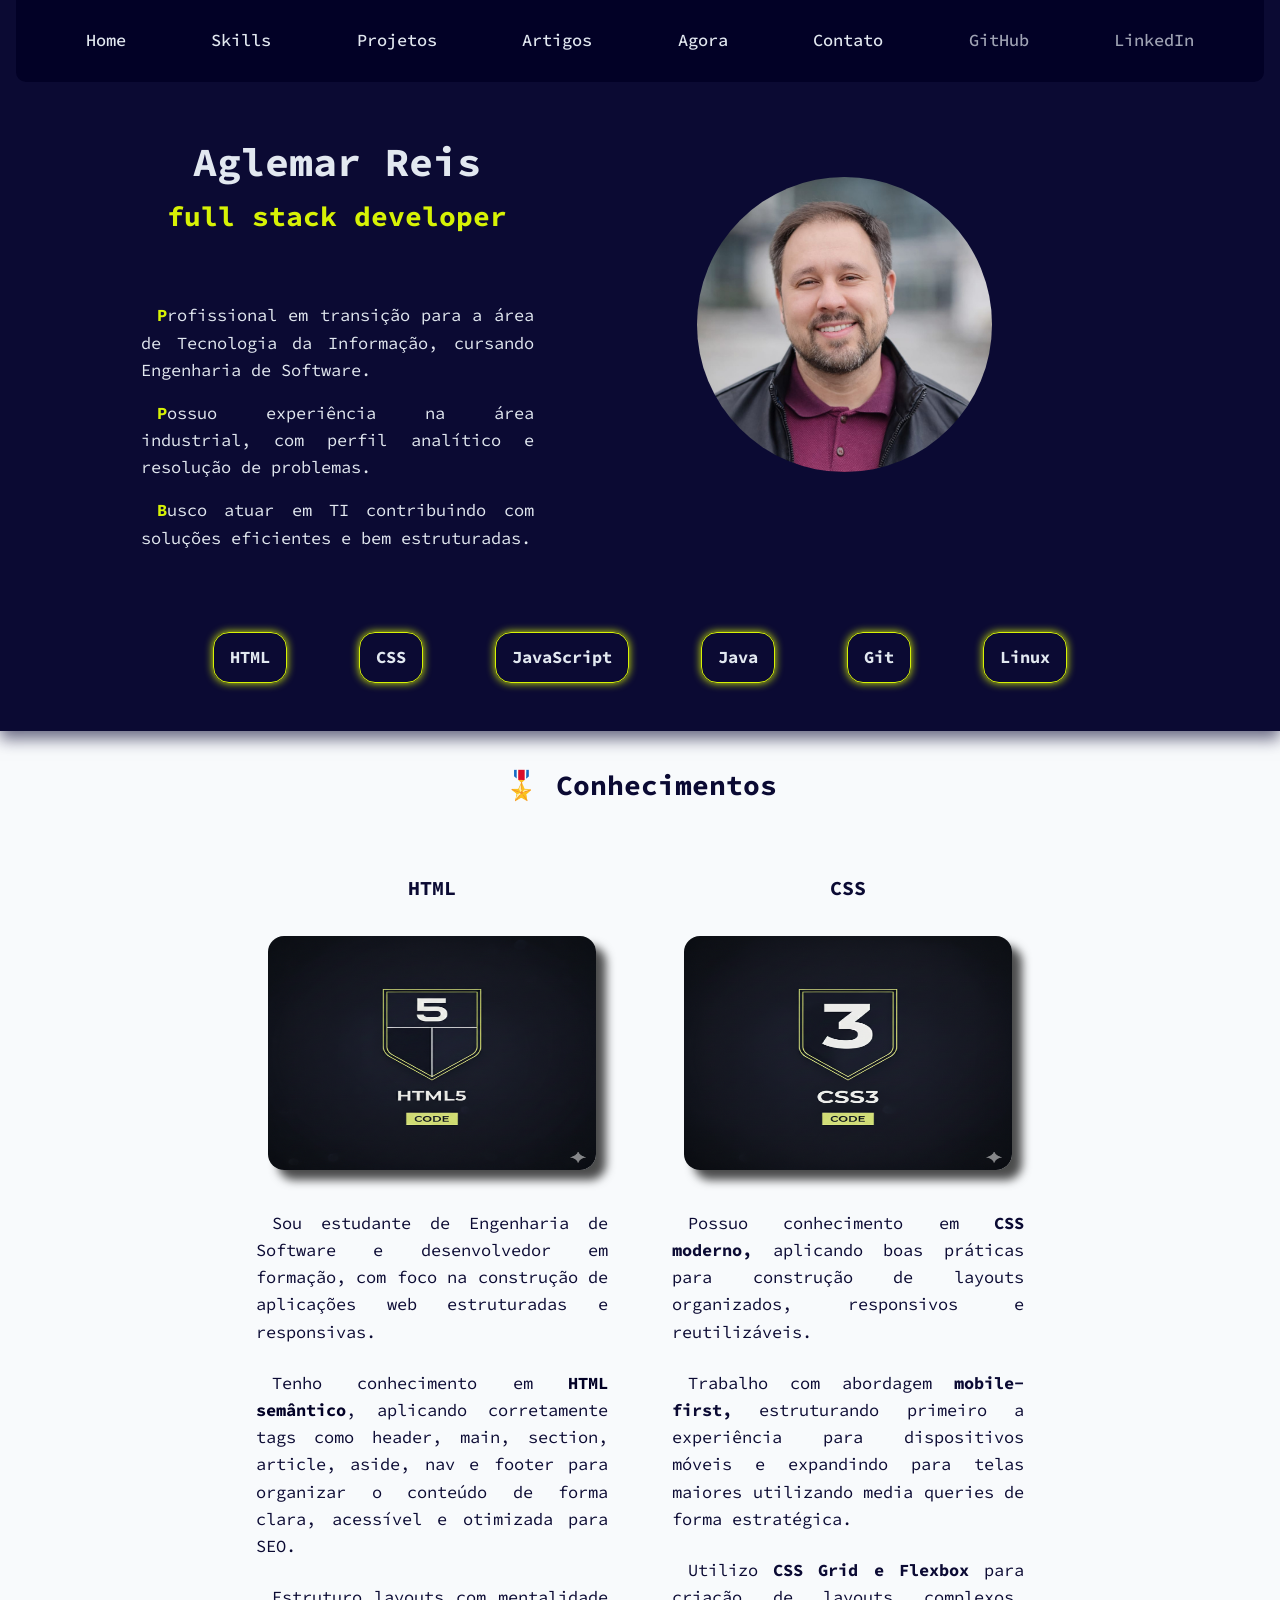
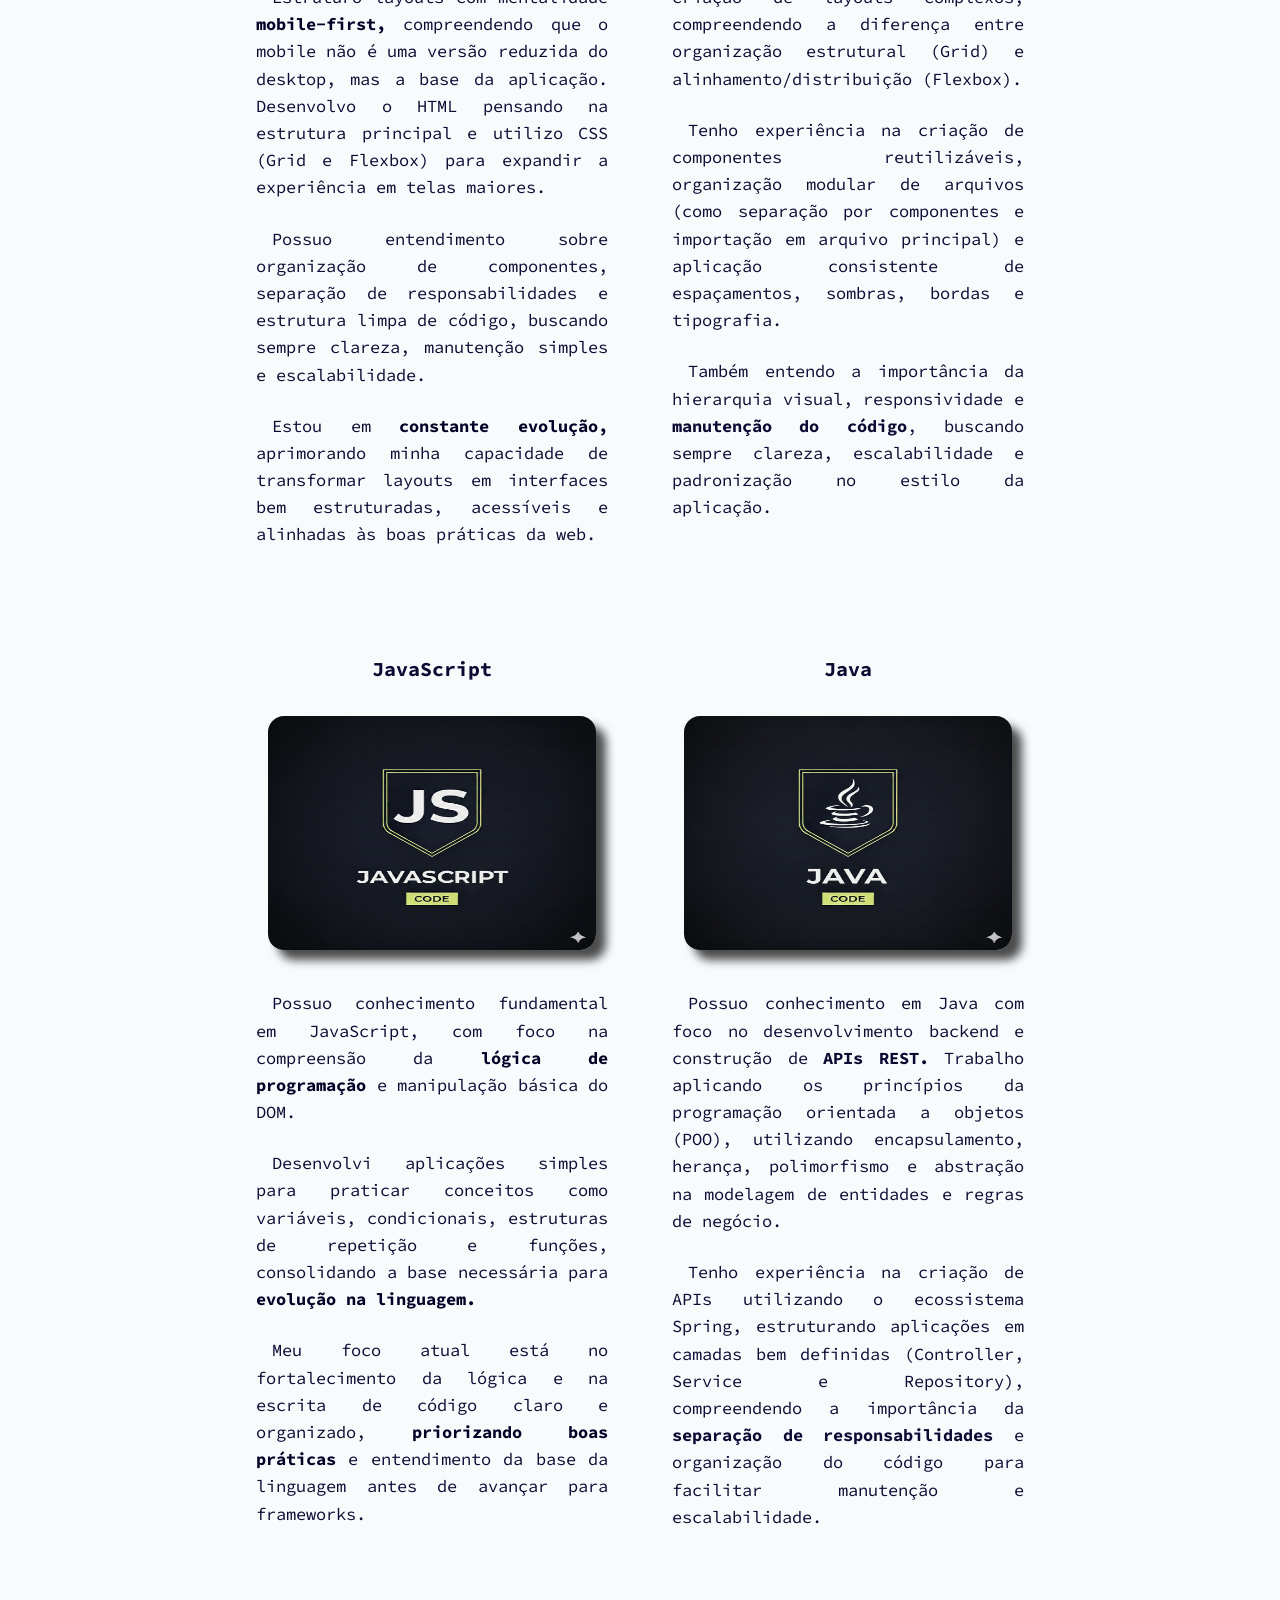
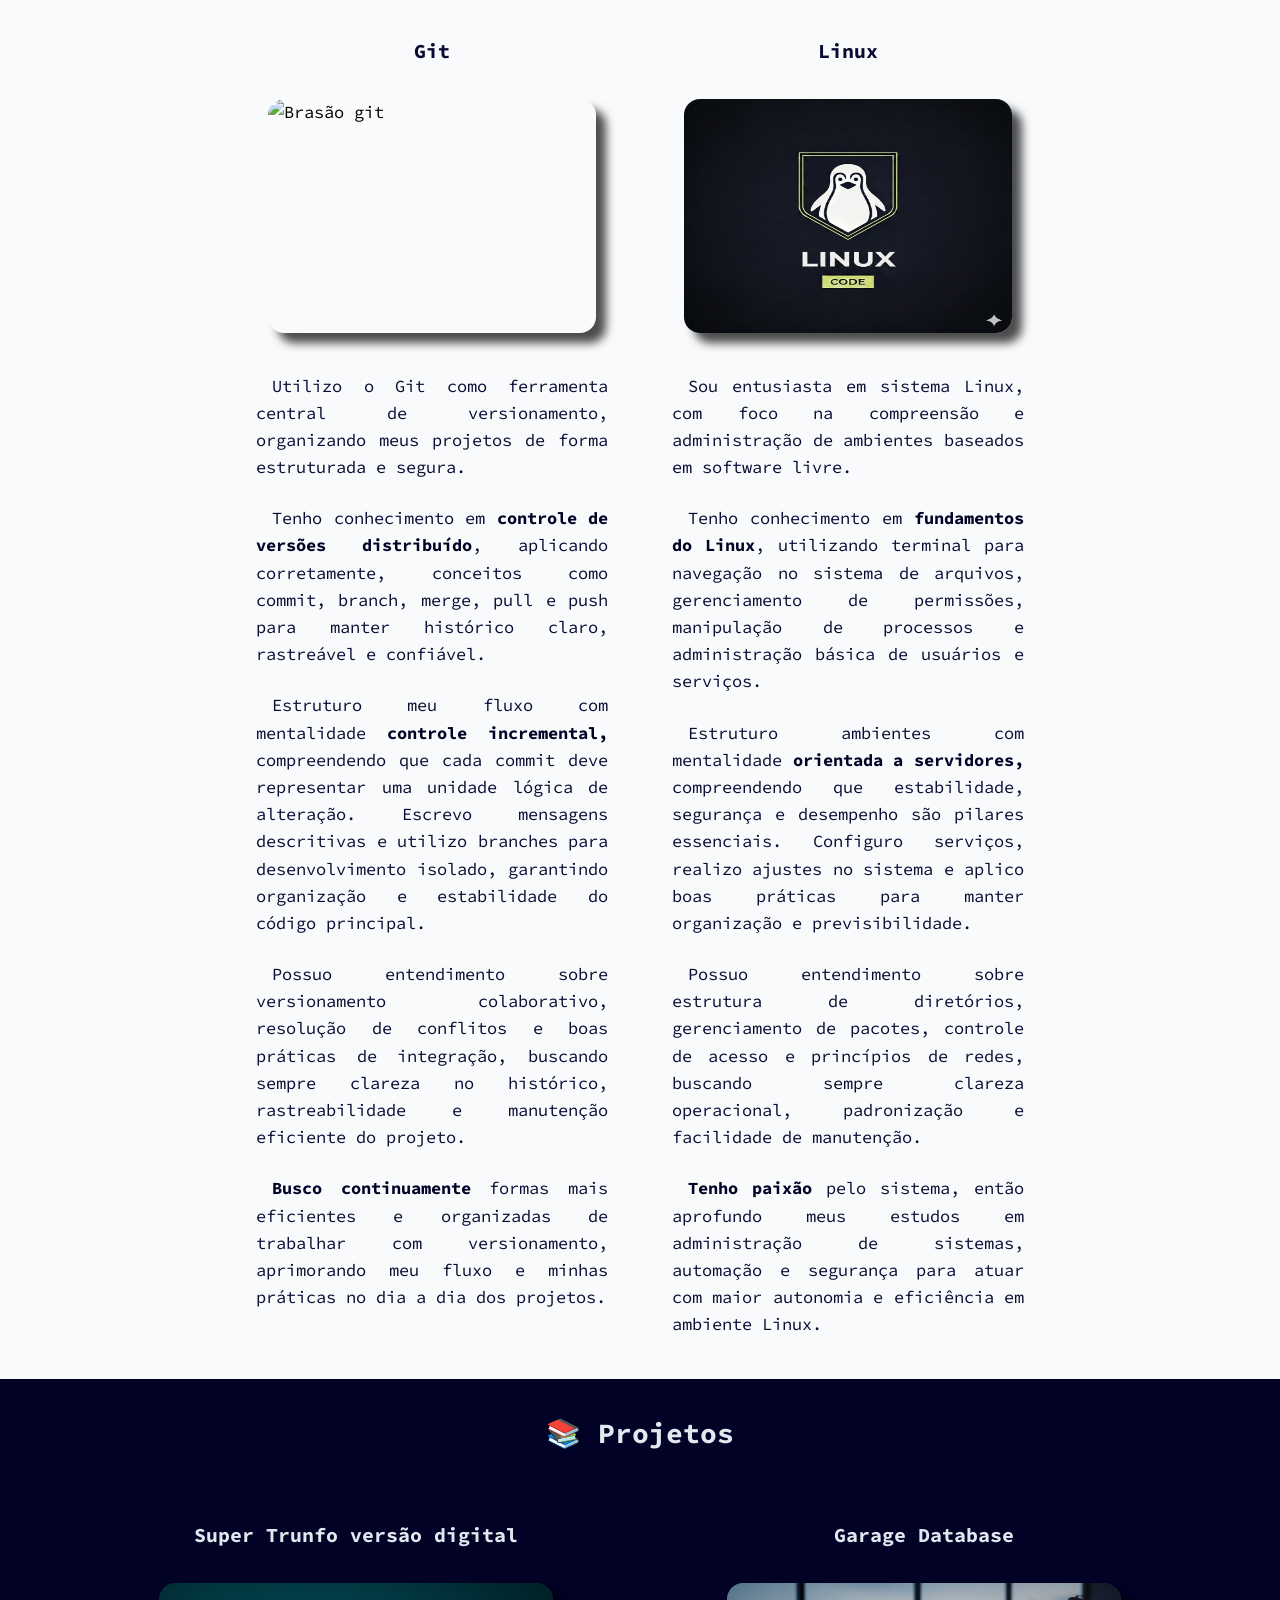
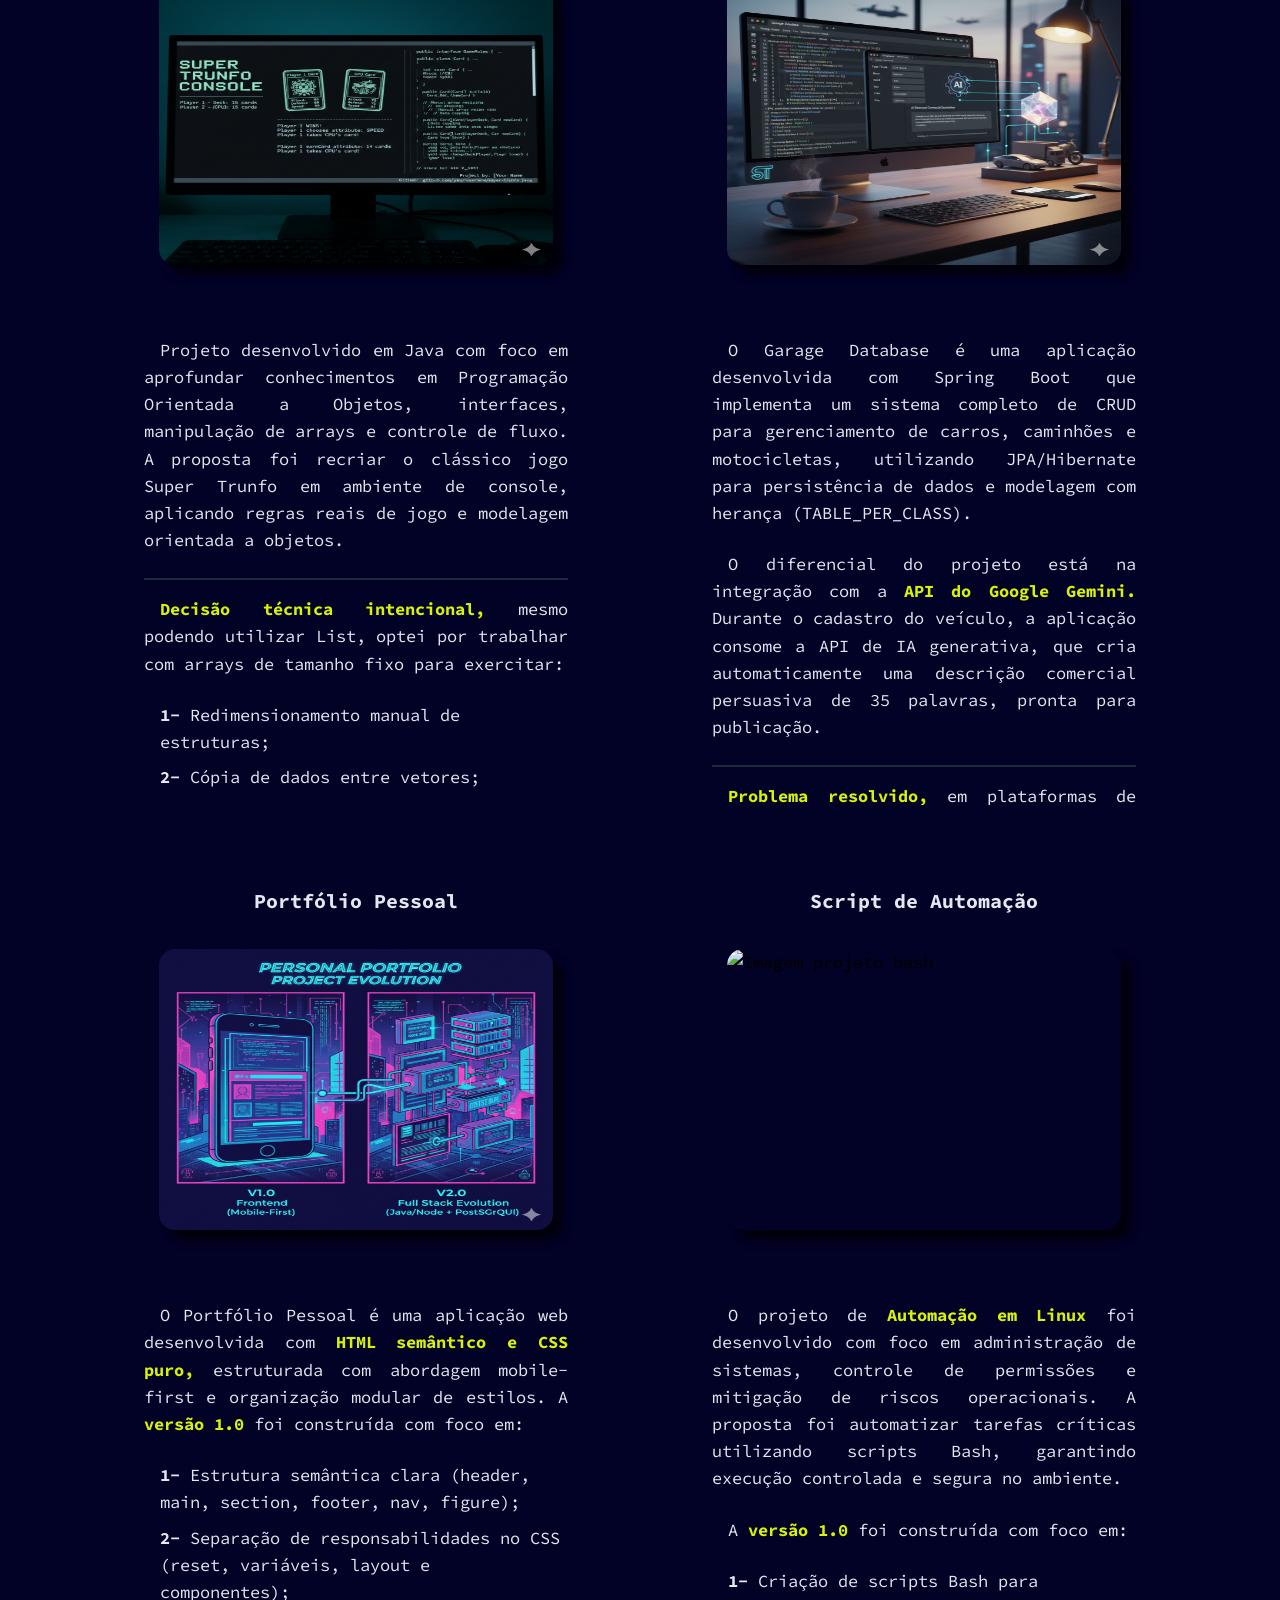
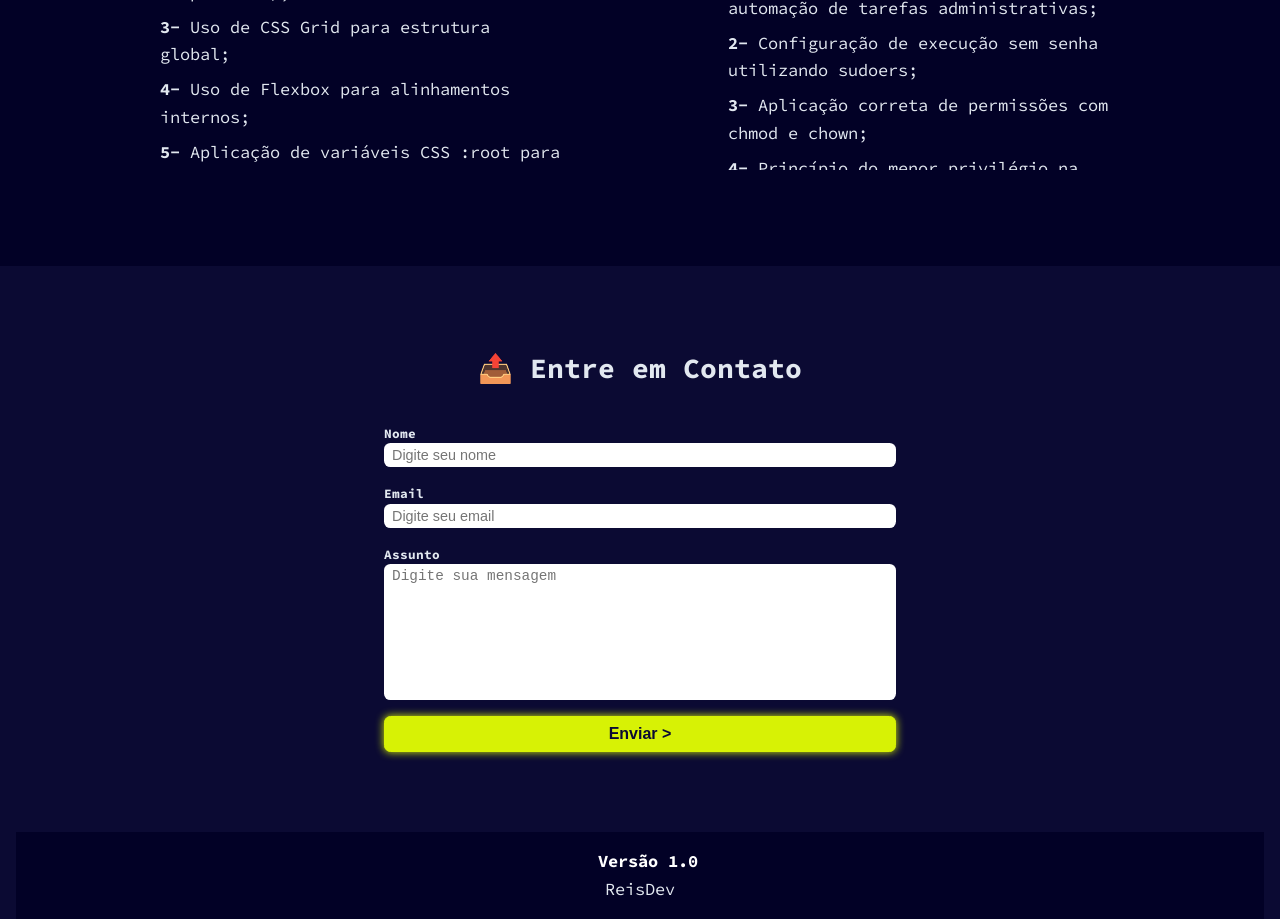
==== commit 34876556: "feat atulizado img de perfil e e todo list" ====
--- a/index.html
+++ b/index.html
@@ -19,6 +19,8 @@
                 <li><a href="#projetos">Projetos</a></li>
 
                 <li class="desktop"><a href="#" target="_blank">Artigos</a></li>
+
+                <!--todo fazer a página agora, focando nos aprendizados momentâneos-->
                 <li class="desktop"><a href="#" target="_blank">Agora</a></li>
 
                 <li><a href="#footer">Contato</a></li>
@@ -36,9 +38,8 @@
             </section>
 
             <figure id="foto">
-                <!--TODO carregar imagem pessoal -->
                 <img class="img-perfil"
-                     src="img/pexels-cottonbro-cg-studio-8830899.jpg"
+                     src="img/perfil.png"
                      alt="Foto do perfil">
                 <figcaption>Foto do perfil</figcaption>
             </figure>
@@ -301,6 +302,7 @@
         <!--Fim conhecimentos-->
 
         <!--TODO fazer a secao artigos-->
+        <!--TODO considerar um página exclusiva para artigos-->
         <!--Artigos (APENAS NO DESKTOP)-->
         <section id="artigos" class="desktop">
         </section>
@@ -582,9 +584,8 @@
                         banco de dados e servido dinamicamente.
                     </p>
 
-                    <!--todo alterar link após criar a main no github-->
                     <nav class="btg-projeto">
-                        <a href="#" target="_blank">
+                        <a href="https://github.com/ReisAglemar/Portfolio" target="_blank">
                             <strong>Ver Portifólio no GitHub</strong></a>
                     </nav>
 
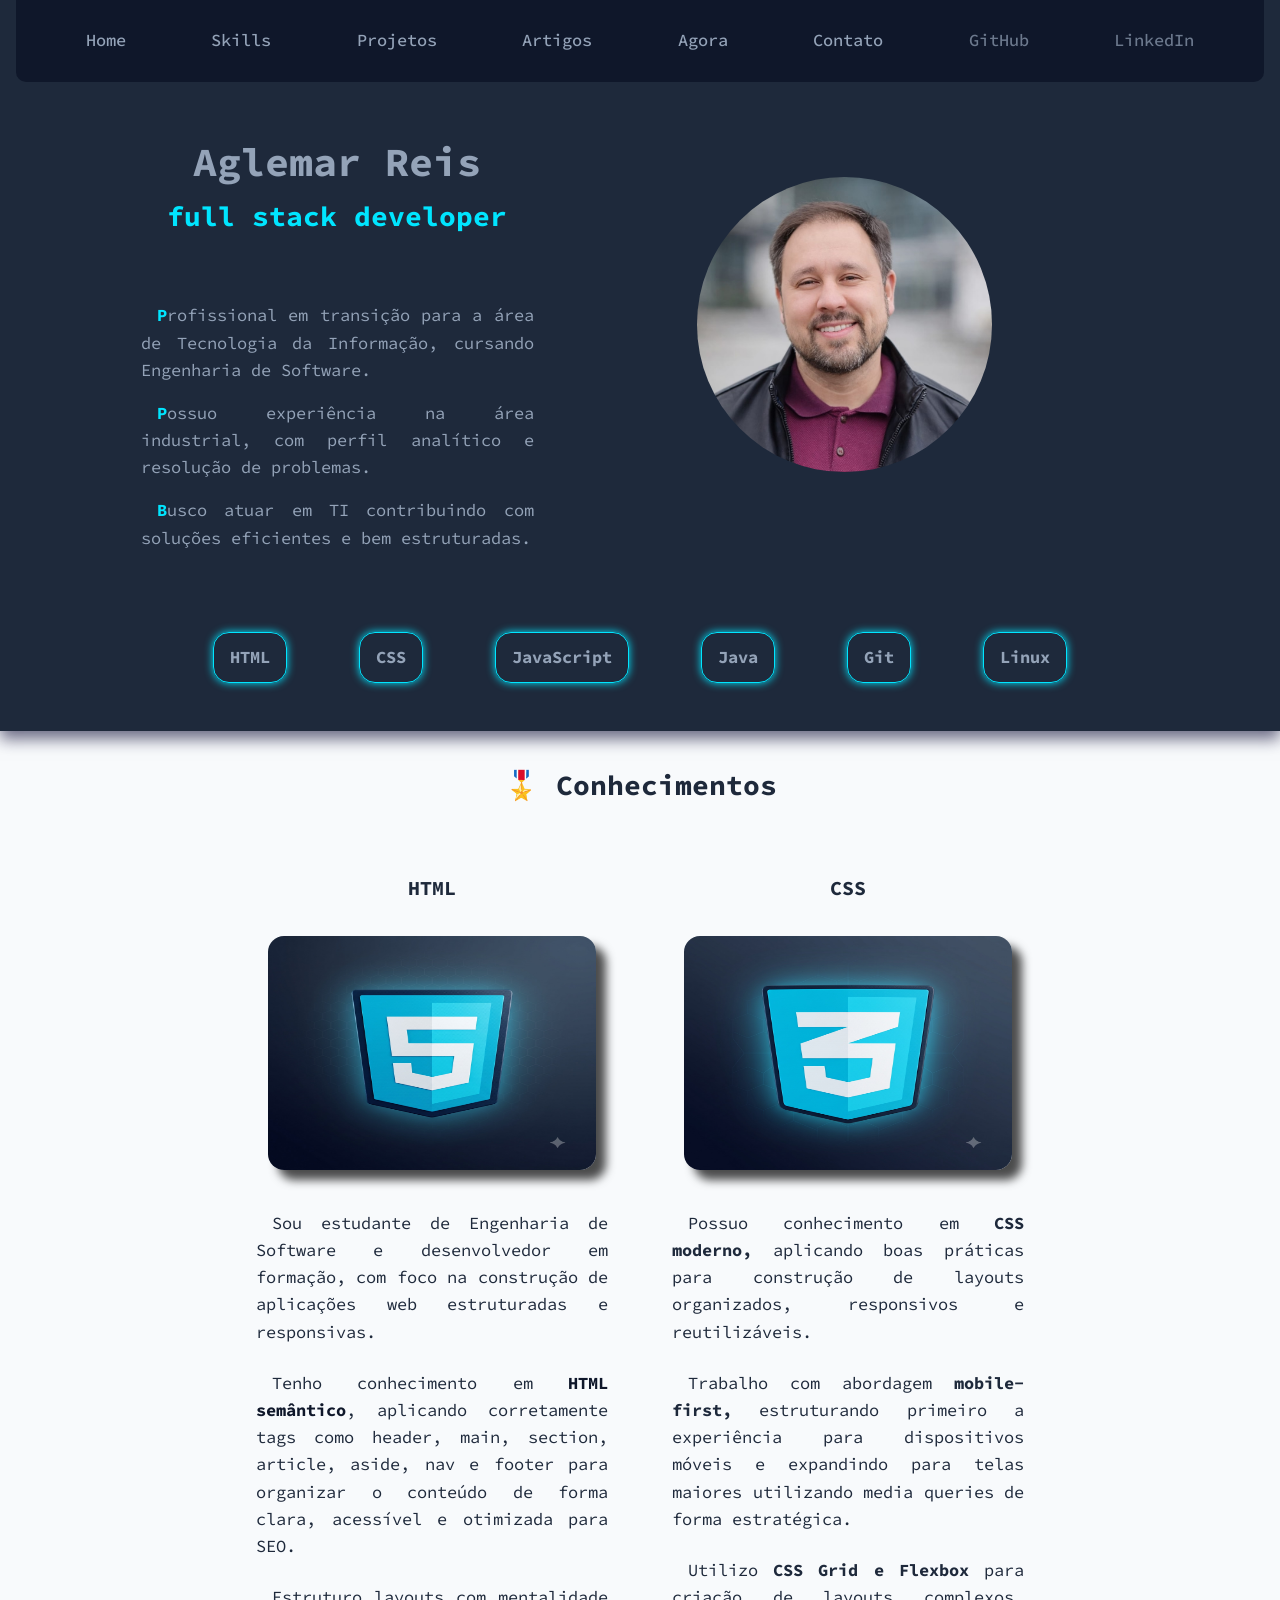
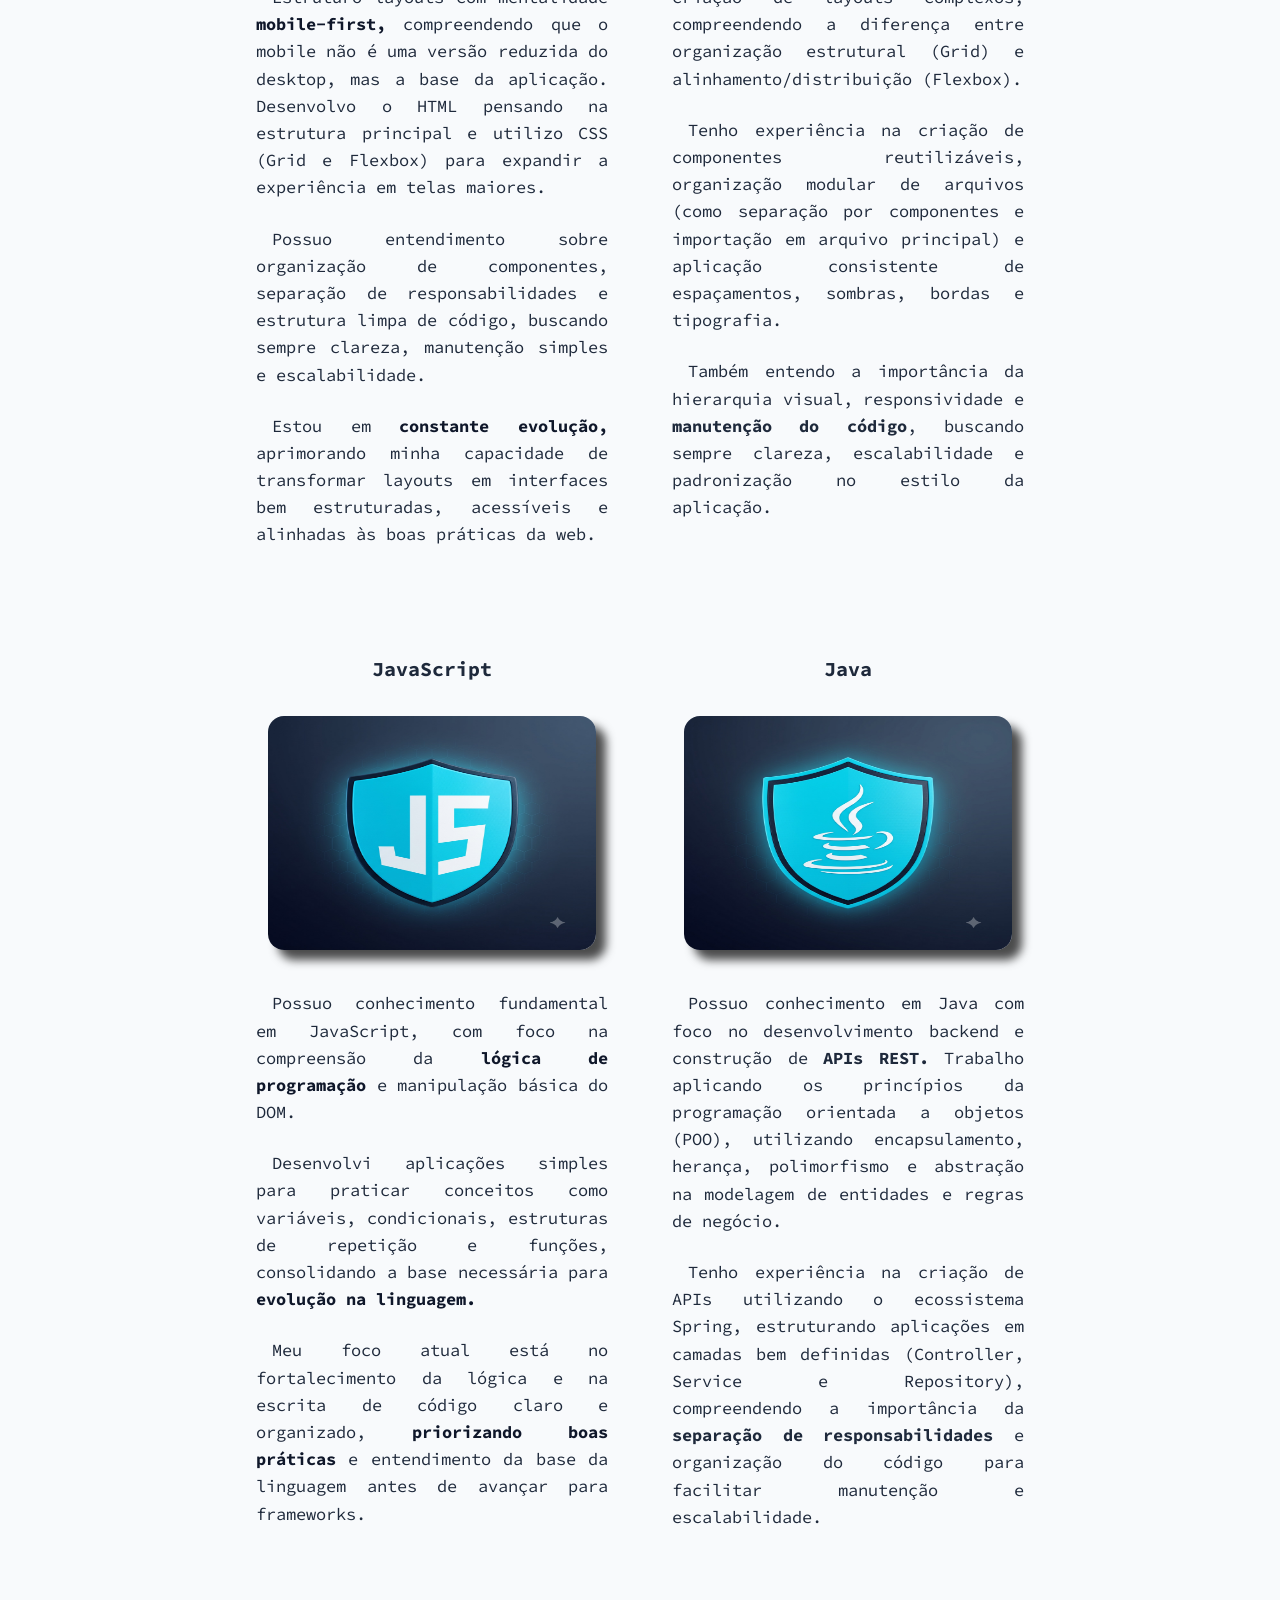
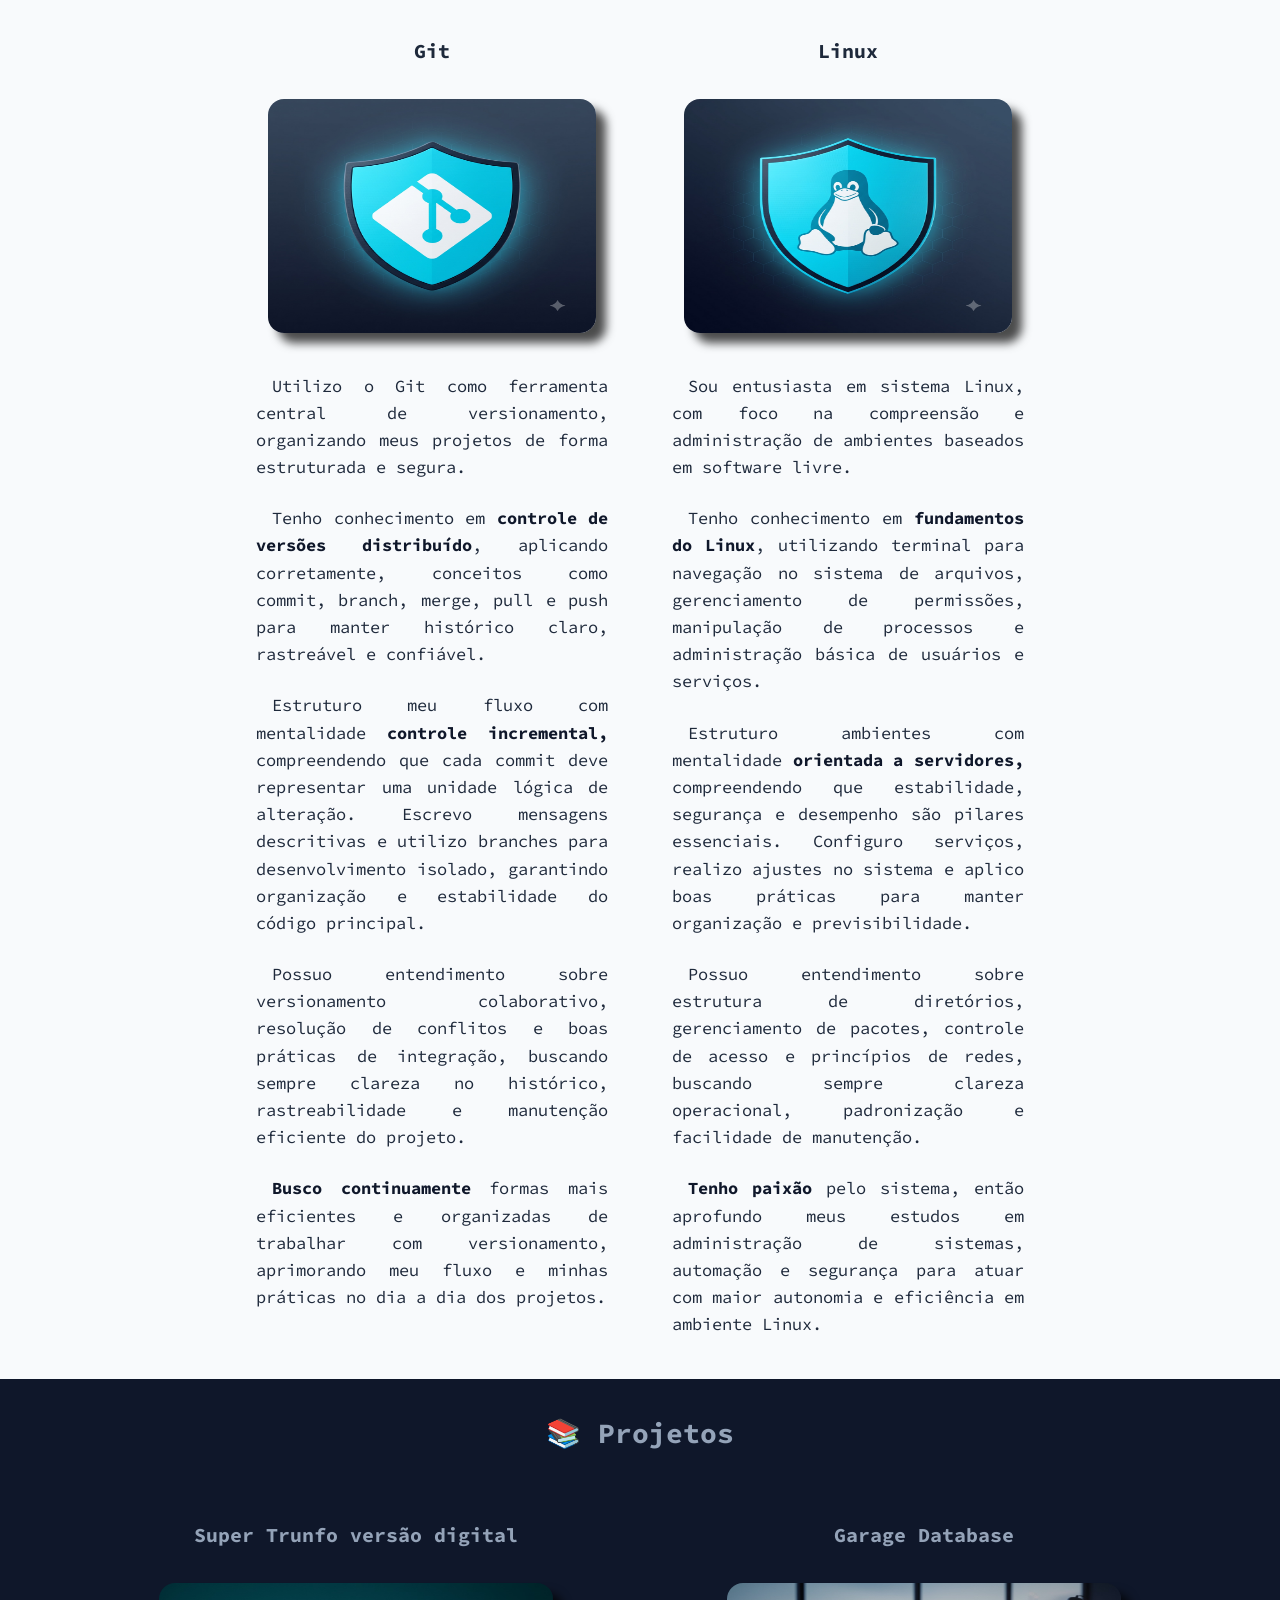
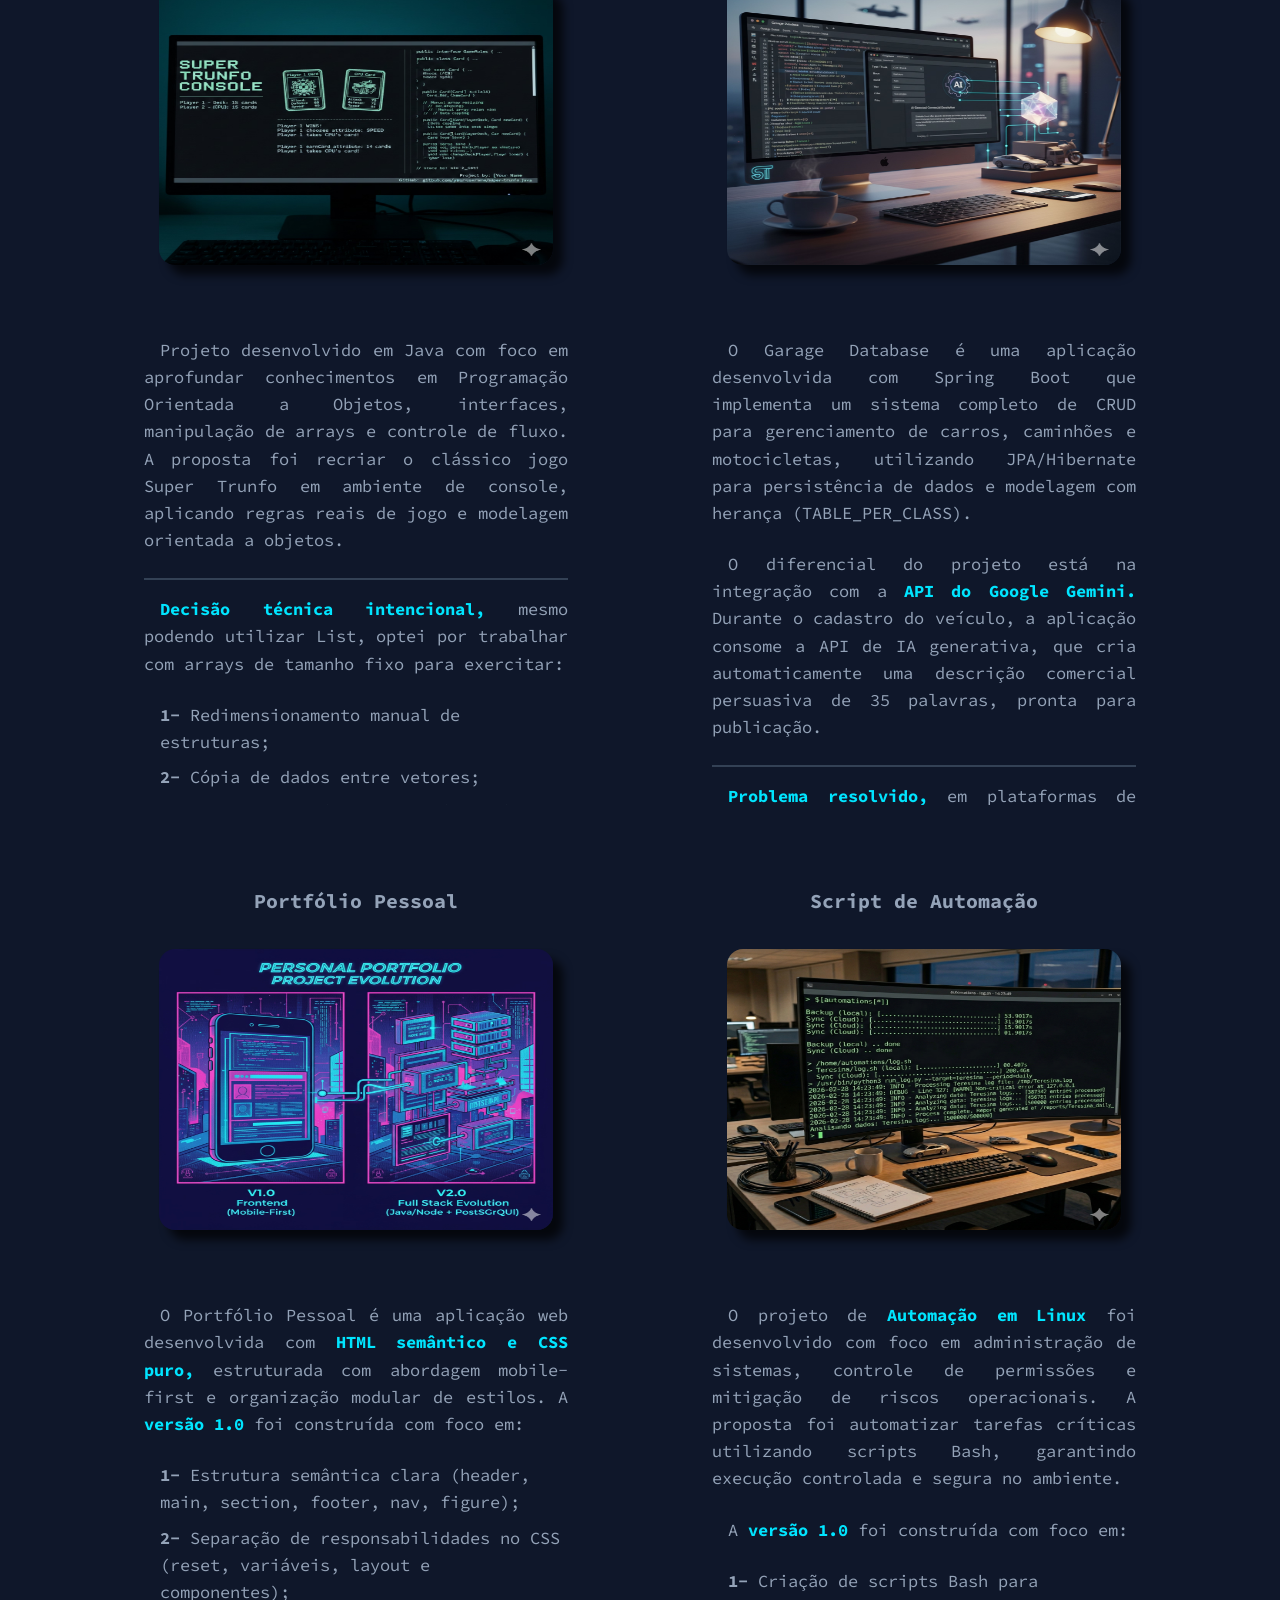
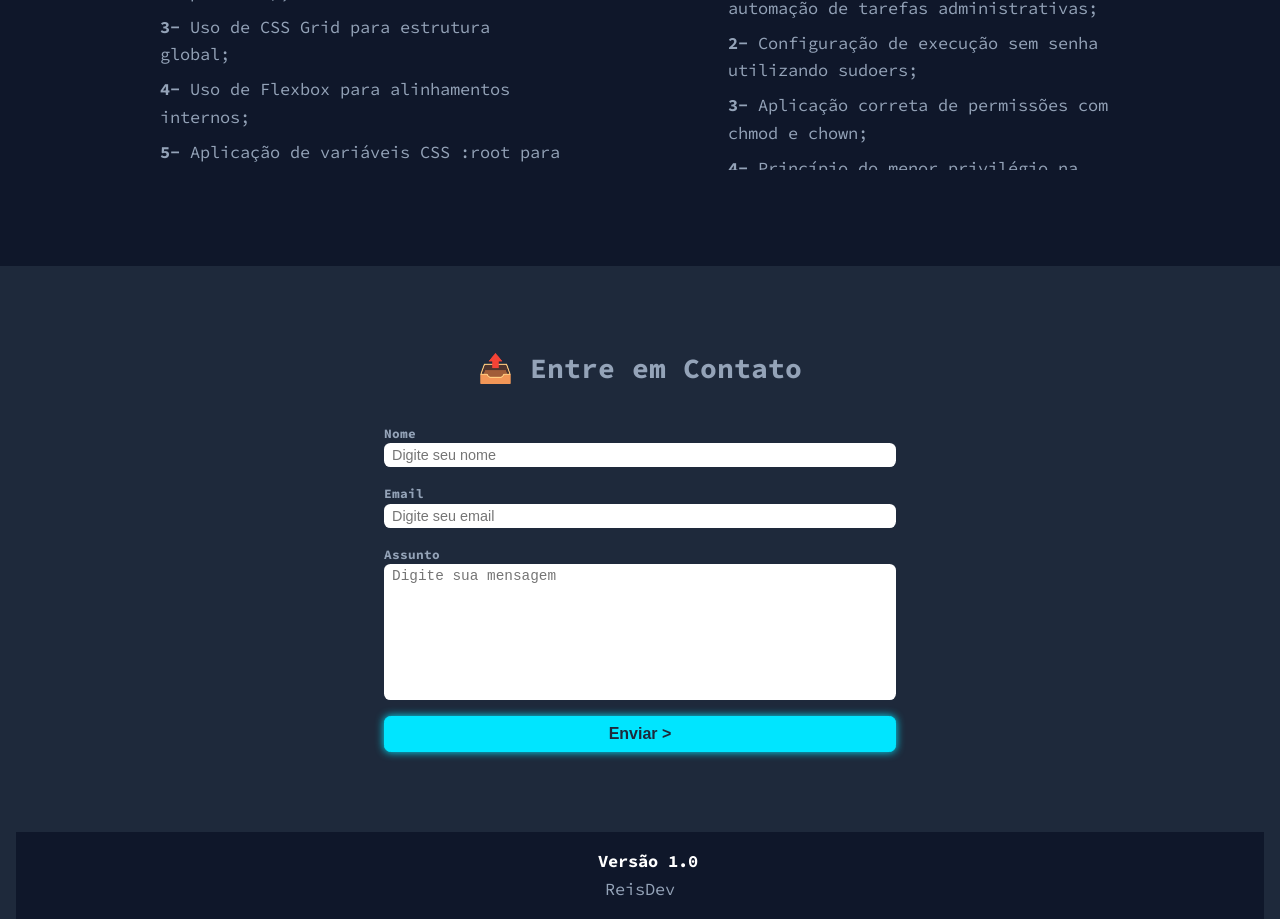
==== commit 51cf6846: "refactor: alterei o tipo das imagens para uma melhor experiência, download mais rápido" ====
--- a/index.html
+++ b/index.html
@@ -6,7 +6,7 @@
     <meta name="viewport" content="width=device-width, initial-scale=1.0">
     <link rel="stylesheet" href="style/main.css">
     <title>Reis A.</title>
-    <link rel="icon" type="image/png" href="img/favicon.png">
+    <link rel="icon" type="image/png" href="img/favicon.svg">
 </head>
 <body>
 <div class="container">
@@ -39,7 +39,7 @@
 
             <figure id="foto">
                 <img class="img-perfil"
-                     src="img/perfil.png"
+                     src="img/perfil.avif"
                      alt="Foto do perfil">
                 <figcaption>Foto do perfil</figcaption>
             </figure>
@@ -86,7 +86,7 @@
 
                 <figure>
                     <img class="img-card"
-                         src="img/html.png"
+                         src="img/html.avif"
                          alt="Brasão html">
                     <figcaption>Brasão html</figcaption>
                 </figure>
@@ -129,7 +129,7 @@
 
                 <figure>
                     <img class="img-card"
-                         src="img/css.png"
+                         src="img/css.avif"
                          alt="Brasão css">
                     <figcaption>Brasão css</figcaption>
                 </figure>
@@ -171,7 +171,7 @@
 
                 <figure>
                     <img class="img-card"
-                         src="img/js.png"
+                         src="img/js.avif"
                          alt="Brasão javascript">
                     <figcaption>Brasão javascript</figcaption>
                 </figure>
@@ -200,7 +200,7 @@
 
                 <figure>
                     <img class="img-card"
-                         src="img/java.png"
+                         src="img/java.avif"
                          alt="Brasão java">
                     <figcaption>Brasão java</figcaption>
                 </figure>
@@ -225,7 +225,7 @@
 
                 <figure>
                     <img class="img-card"
-                         src="img/git.png"
+                         src="img/git.avif"
                          alt="Brasão git">
                     <figcaption>Brasão git</figcaption>
                 </figure>
@@ -266,7 +266,7 @@
 
                 <figure>
                     <img class="img-card"
-                         src="img/linux.png"
+                         src="img/linux.avif"
                          alt="Brasão Linux">
                     <figcaption>Brasão Linux</figcaption>
                 </figure>
@@ -317,7 +317,7 @@
 
                 <figure>
                     <img class="img-card"
-                         src="img/superTrunfo.png"
+                         src="img/superTrunfo.avif"
                          alt="Imagem projeto Super Trunfo">
                     <figcaption>Imagem projeto Super Trunfo</figcaption>
                 </figure>
@@ -430,7 +430,7 @@
 
                 <figure>
                     <img class="img-card"
-                         src="img/garage%20Database.png"
+                         src="img/garage%20Database.avif"
                          alt="Imagem projeto Garage Database">
                     <figcaption>Imagem projeto Garage Database</figcaption>
                 </figure>
@@ -508,7 +508,7 @@
 
                 <figure>
                     <img class="img-card"
-                         src="img/portfolio.png"
+                         src="img/portfolio.avif"
                          alt="Imagem projeto portifólio">
                     <figcaption>Imagem projeto Portifólio</figcaption>
                 </figure>
@@ -597,7 +597,7 @@
 
                 <figure>
                     <img class="img-card"
-                         src="img/bash.png"
+                         src="img/bash.avif"
                          alt="Imagem projeto bash">
                     <figcaption>Imagem projeto Bash</figcaption>
                 </figure>
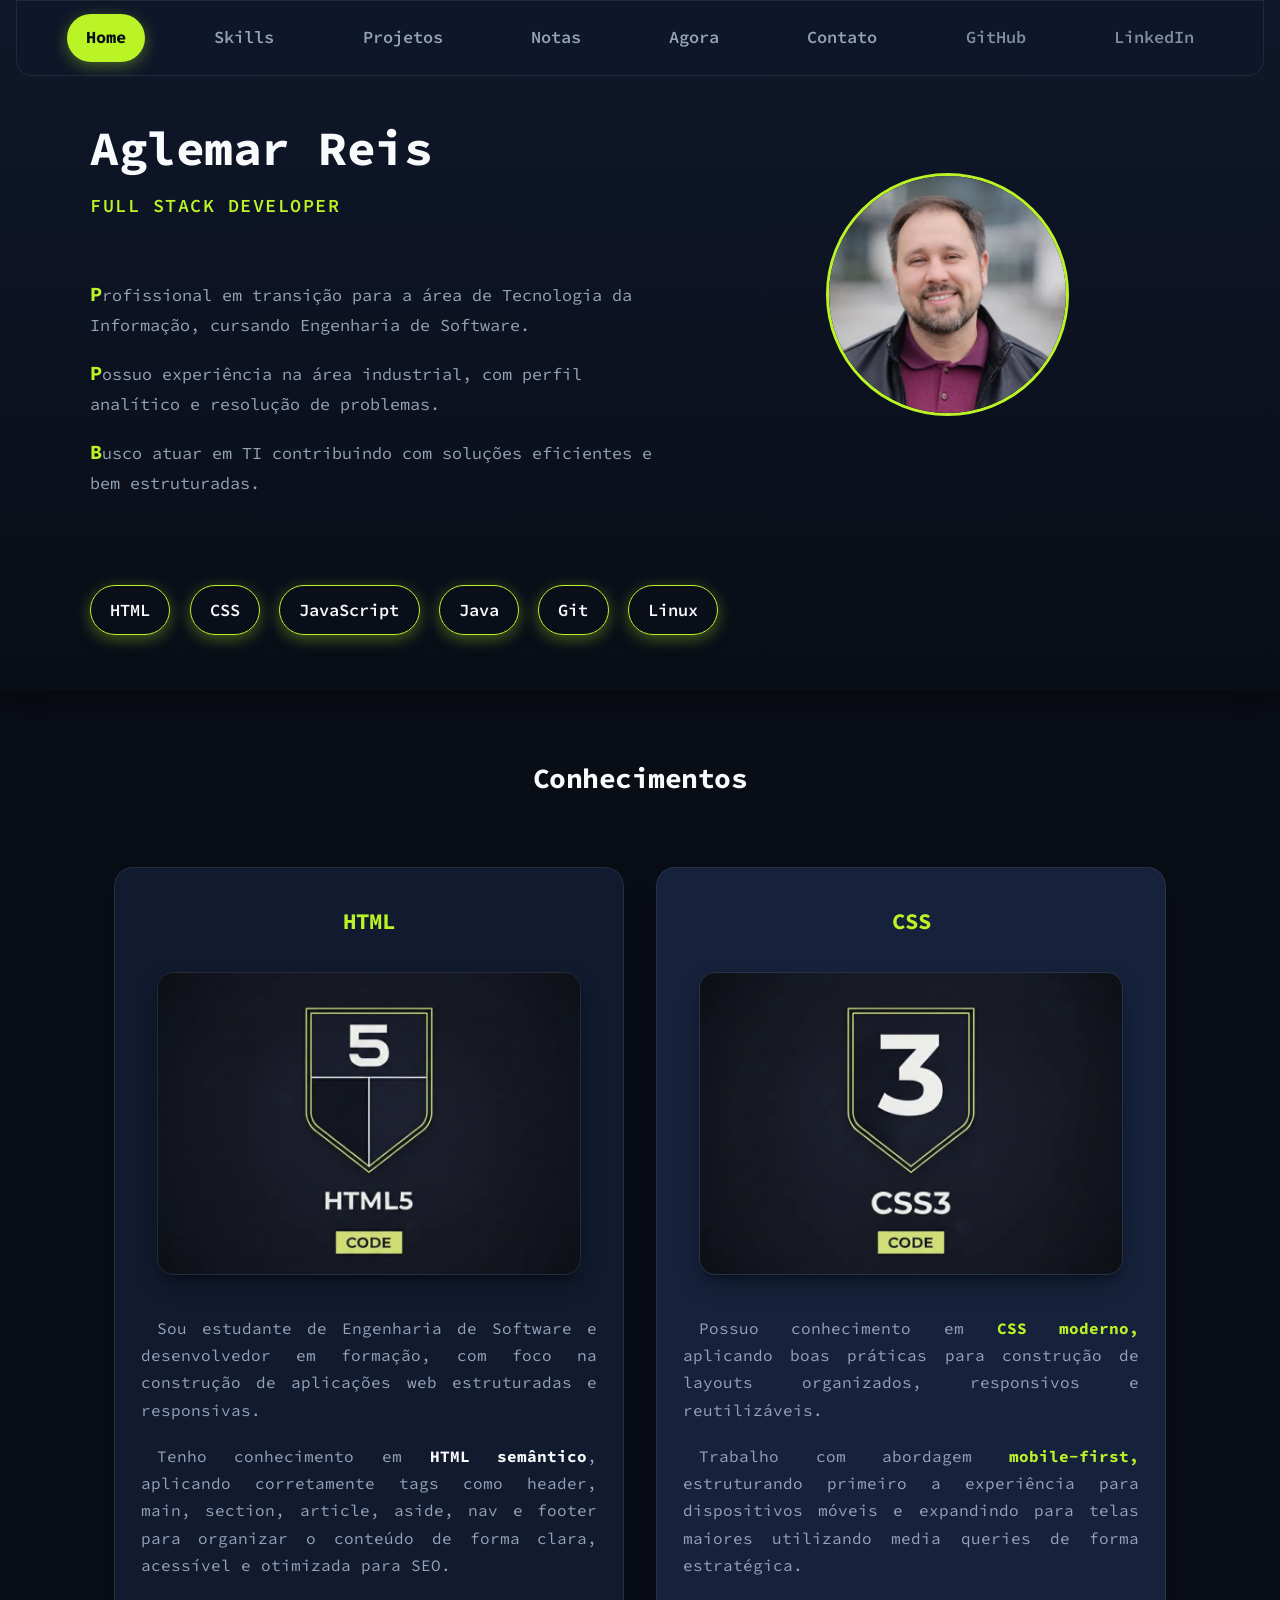
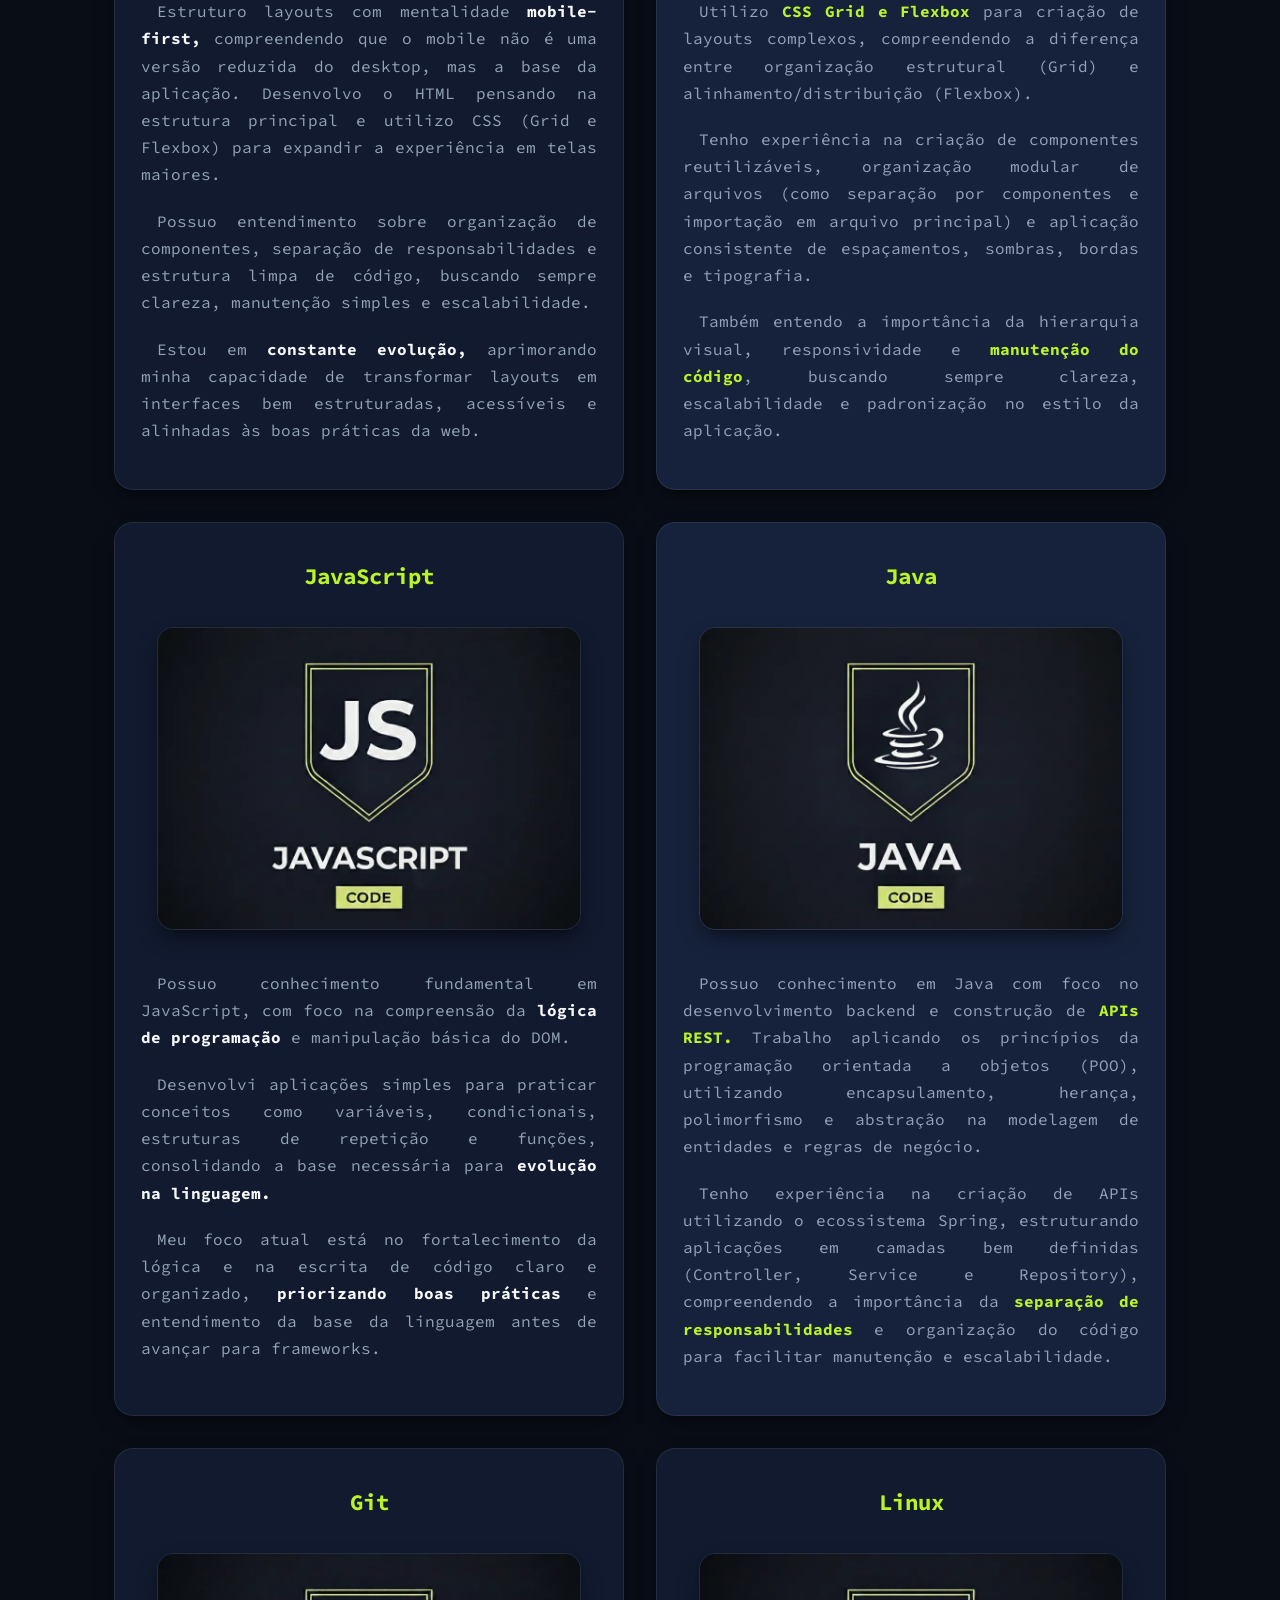
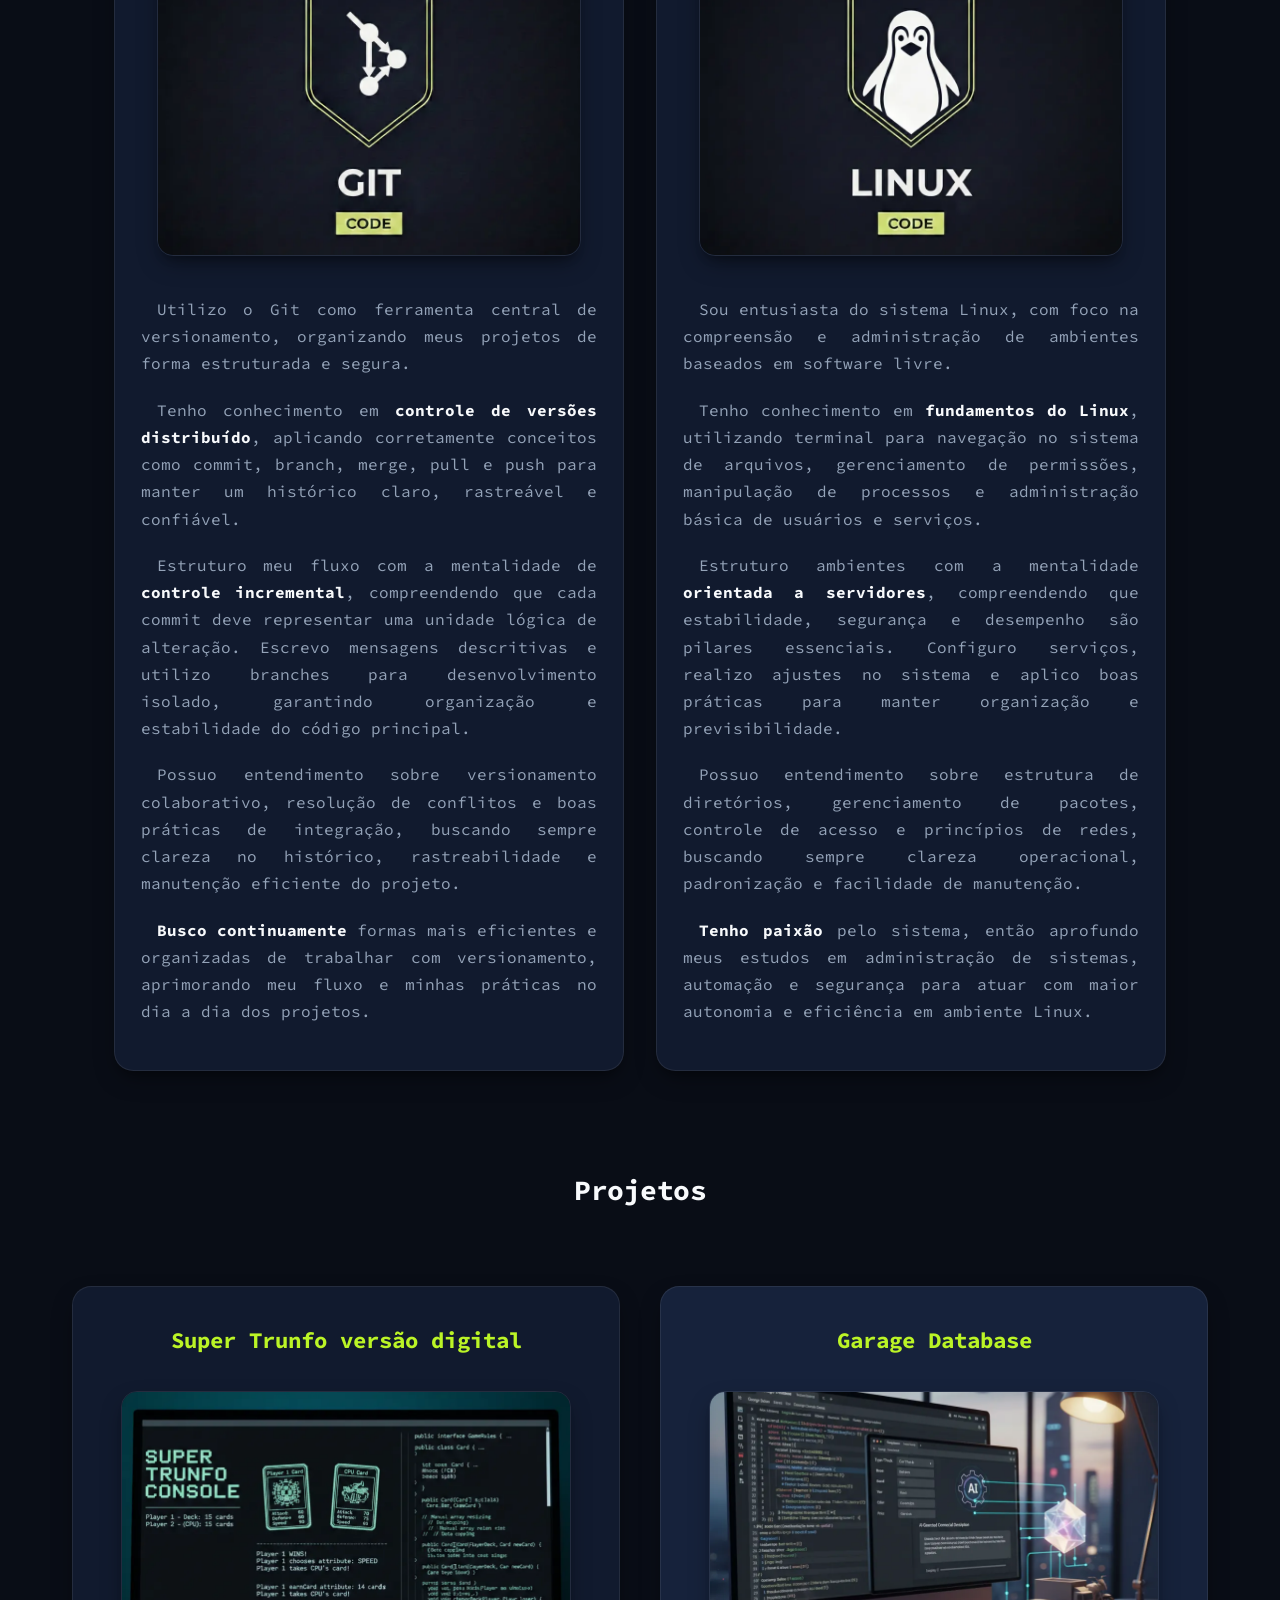
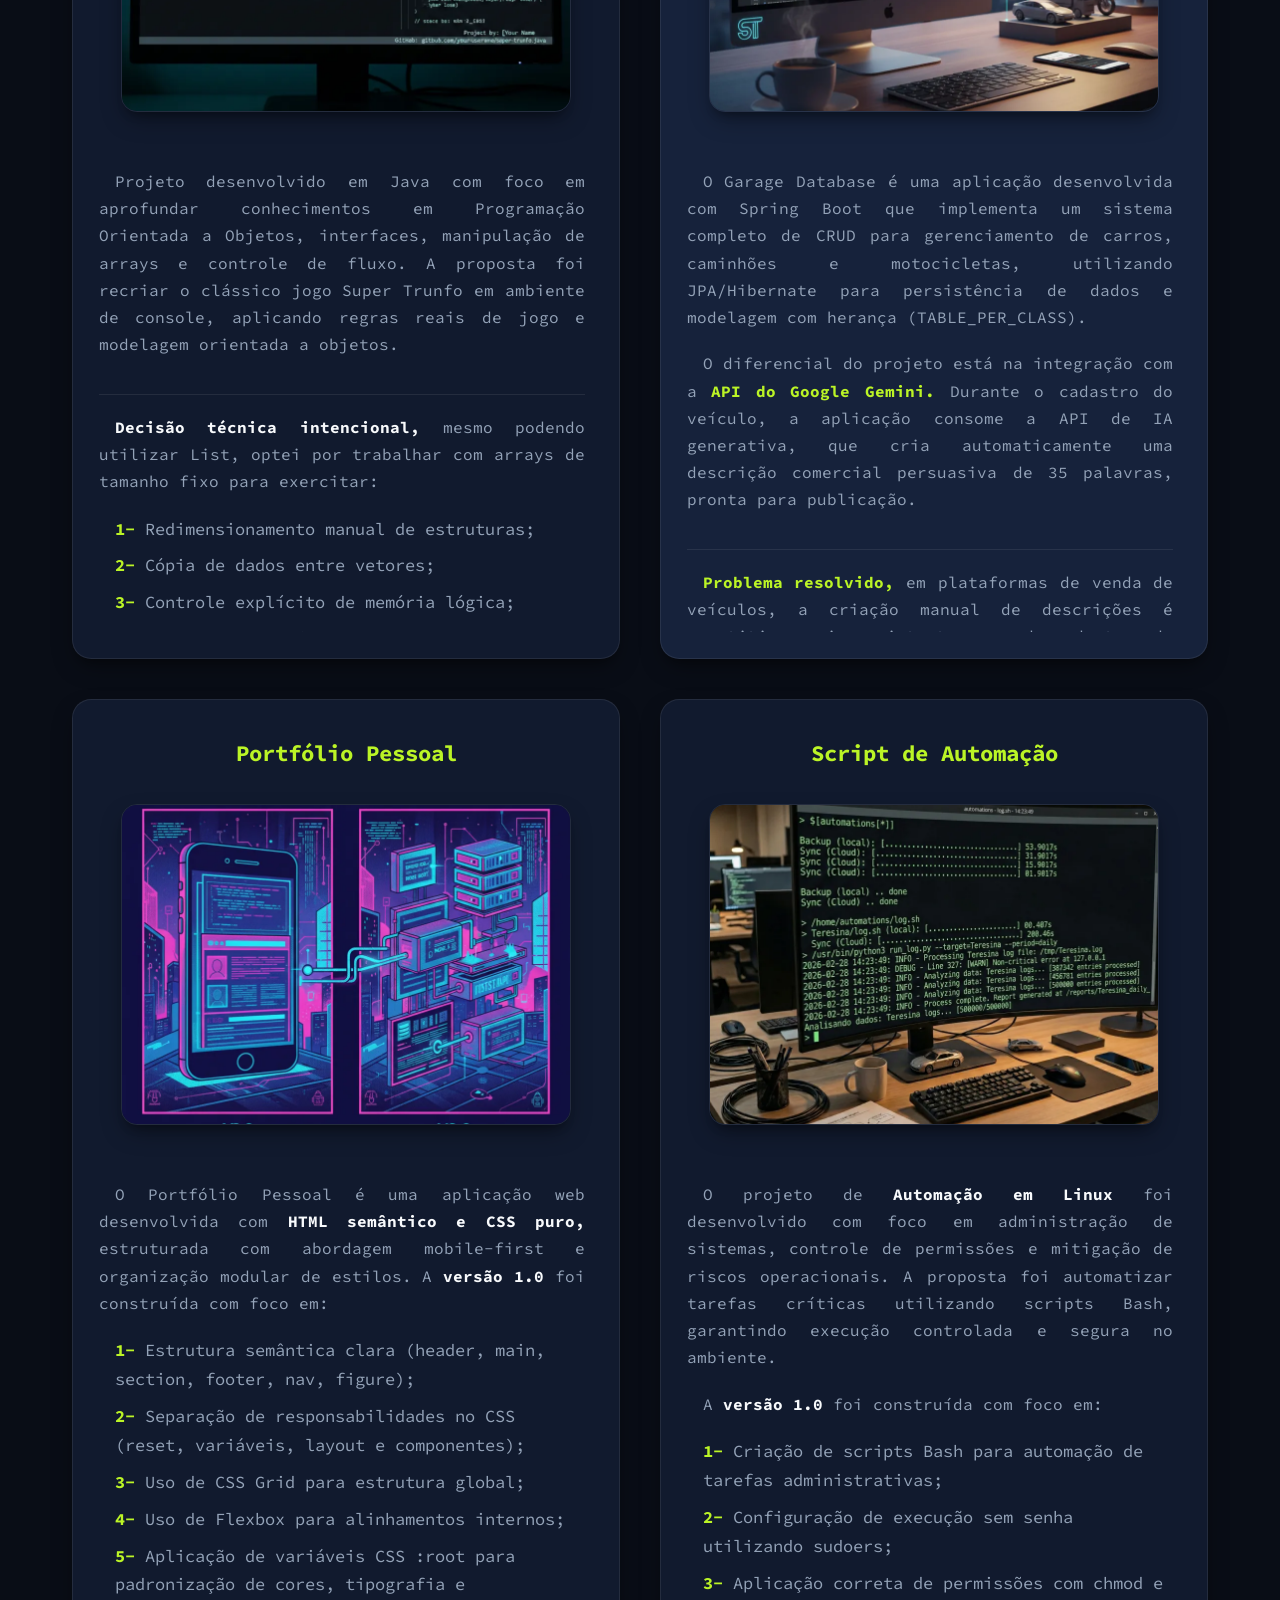
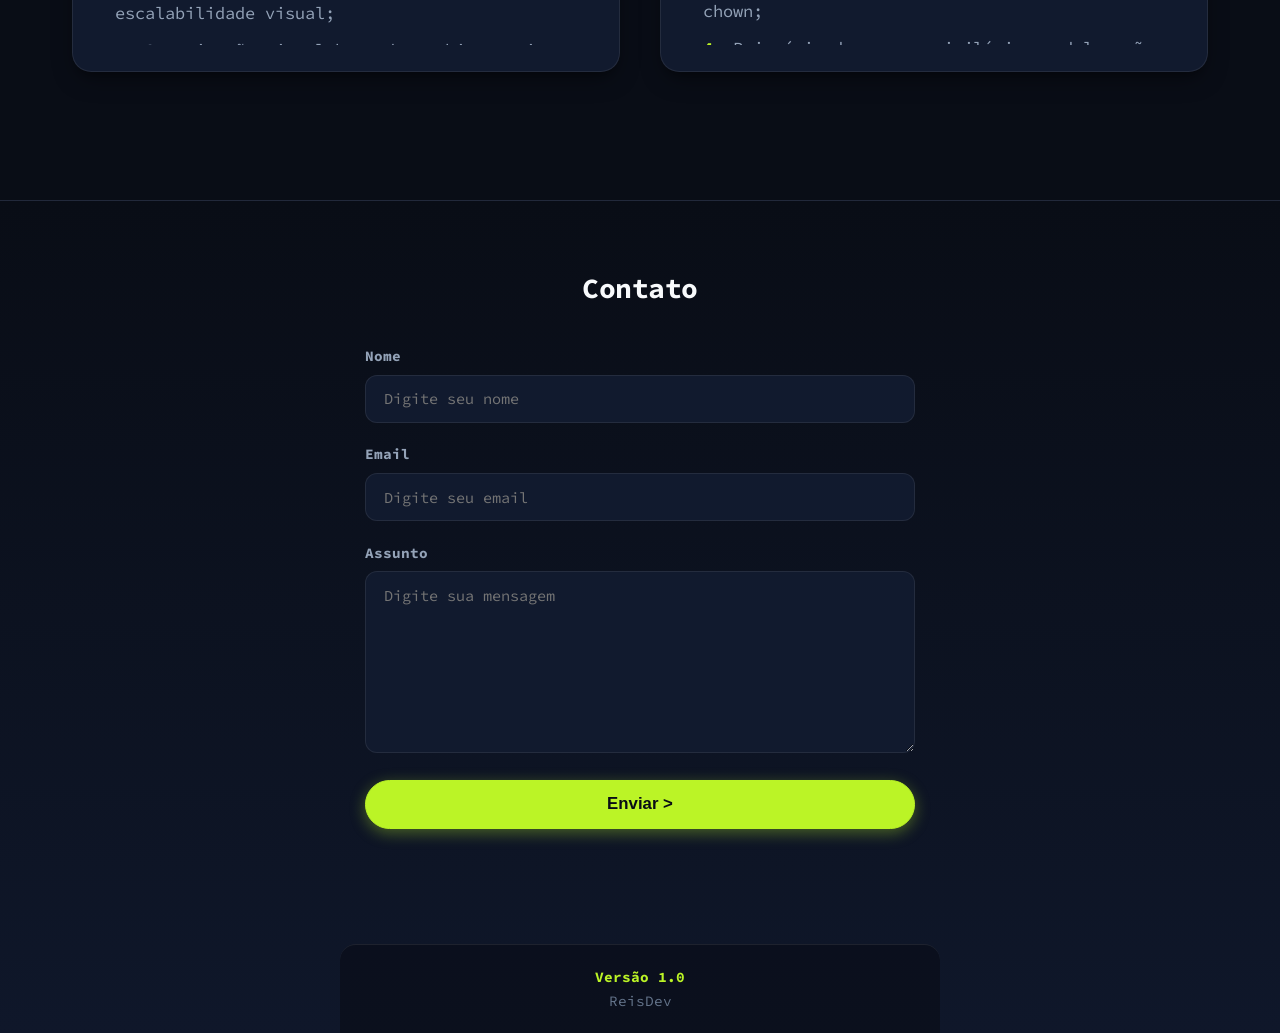
==== commit 5d9d54fc: "feat: nova identidade visual, páginas agora/notas e formulário via fetch Inclui refs WebP com width/" ====
--- a/index.html
+++ b/index.html
@@ -1,12 +1,16 @@
 <!DOCTYPE html>
-<html lang="pt-br" xmlns="http://www.w3.org/1999/html">
+<html lang="pt-BR">
 <head>
     <meta charset="UTF-8">
     <meta http-equiv="X-UA-Compatible" content="IE=edge">
     <meta name="viewport" content="width=device-width, initial-scale=1.0">
+    <meta name="description" content="Portfólio de Aglemar Reis - Desenvolvedor Full Stack com foco em Backend Java, Spring Boot e Linux.">
+    <link rel="preconnect" href="https://fonts.googleapis.com">
+    <link rel="preconnect" href="https://fonts.gstatic.com" crossorigin>
     <link rel="stylesheet" href="style/main.css">
     <title>Reis A.</title>
-    <link rel="icon" type="image/png" href="img/favicon.svg">
+    <link rel="icon" type="image/png" href="img/favicon.png">
+    <script src="js/main.js" defer></script>
 </head>
 <body>
 <div class="container">
@@ -14,19 +18,14 @@
     <header id="header">
         <nav class="header-nav">
             <ul>
-                <li><a href="index.html">Home</a></li>
+                <li><a href="#header">Home</a></li>
                 <li><a href="#conhecimentos">Skills</a></li>
                 <li><a href="#projetos">Projetos</a></li>
-
-                <li class="desktop"><a href="#" target="_blank">Artigos</a></li>
-
-                <!--todo fazer a página agora, focando nos aprendizados momentâneos-->
-                <li class="desktop"><a href="#" target="_blank">Agora</a></li>
-
+                <li><a href="notas.html">Notas</a></li>
+                <li><a href="agora.html">Agora</a></li>
                 <li><a href="#footer">Contato</a></li>
-
-                <li><a href="https://github.com/ReisAglemar" target="_blank" class="social">GitHub</a></li>
-                <li><a href="https://www.linkedin.com/in/aglemarreis/" target="_blank" class="social">LinkedIn</a></li>
+                <li><a href="https://github.com/ReisAglemar" target="_blank" rel="noopener noreferrer" class="social">GitHub</a></li>
+                <li><a href="https://www.linkedin.com/in/aglemarreis/" target="_blank" rel="noopener noreferrer" class="social">LinkedIn</a></li>
             </ul>
         </nav>
 
@@ -34,12 +33,13 @@
         <section class="intro">
             <section id="nome">
                 <h1>Aglemar Reis</h1>
-                <h2>full stack developer</h2>
+                <h2>Full Stack Developer</h2>
             </section>
 
             <figure id="foto">
                 <img class="img-perfil"
-                     src="img/perfil.avif"
+                     src="img/perfil.webp"
+                     width="500" height="500"
                      alt="Foto do perfil">
                 <figcaption>Foto do perfil</figcaption>
             </figure>
@@ -79,16 +79,17 @@
 
         <!--Conhecimentos-->
         <section id="conhecimentos">
-            <h2 id="titulo-conhecimentos">🎖️ Conhecimentos</h2>
+            <h2 id="titulo-conhecimentos">Conhecimentos</h2>
 
             <section class="secao" id="html">
                 <h3>HTML</h3>
 
                 <figure>
                     <img class="img-card"
-                         src="img/html.avif"
-                         alt="Brasão html">
-                    <figcaption>Brasão html</figcaption>
+                         src="img/html.webp"
+                         width="900" height="900" loading="lazy"
+                         alt="Ícone do HTML">
+                    <figcaption>Ícone do HTML</figcaption>
                 </figure>
 
                 <p>
@@ -129,9 +130,10 @@
 
                 <figure>
                     <img class="img-card"
-                         src="img/css.avif"
-                         alt="Brasão css">
-                    <figcaption>Brasão css</figcaption>
+                         src="img/css.webp"
+                         width="900" height="900" loading="lazy"
+                         alt="Ícone do CSS">
+                    <figcaption>Ícone do CSS</figcaption>
                 </figure>
 
                 <p>
@@ -171,9 +173,10 @@
 
                 <figure>
                     <img class="img-card"
-                         src="img/js.avif"
-                         alt="Brasão javascript">
-                    <figcaption>Brasão javascript</figcaption>
+                         src="img/js.webp"
+                         width="900" height="900" loading="lazy"
+                         alt="Ícone do JavaScript">
+                    <figcaption>Ícone do JavaScript</figcaption>
                 </figure>
 
                 <p>
@@ -200,9 +203,10 @@
 
                 <figure>
                     <img class="img-card"
-                         src="img/java.avif"
-                         alt="Brasão java">
-                    <figcaption>Brasão java</figcaption>
+                         src="img/java.webp"
+                         width="900" height="900" loading="lazy"
+                         alt="Ícone do Java">
+                    <figcaption>Ícone do Java</figcaption>
                 </figure>
 
                 <p>
@@ -225,9 +229,10 @@
 
                 <figure>
                     <img class="img-card"
-                         src="img/git.avif"
-                         alt="Brasão git">
-                    <figcaption>Brasão git</figcaption>
+                         src="img/git.webp"
+                         width="900" height="900" loading="lazy"
+                         alt="Ícone do Git">
+                    <figcaption>Ícone do Git</figcaption>
                 </figure>
 
                 <p>
@@ -236,13 +241,13 @@
                 </p>
 
                 <p>
-                    Tenho conhecimento em <strong>controle de versões distribuído</strong>, aplicando corretamente,
-                    conceitos como commit, branch, merge, pull e push para manter histórico claro, rastreável e
+                    Tenho conhecimento em <strong>controle de versões distribuído</strong>, aplicando corretamente
+                    conceitos como commit, branch, merge, pull e push para manter um histórico claro, rastreável e
                     confiável.
                 </p>
 
                 <p>
-                    Estruturo meu fluxo com mentalidade <strong>controle incremental,</strong> compreendendo que cada
+                    Estruturo meu fluxo com a mentalidade de <strong>controle incremental</strong>, compreendendo que cada
                     commit deve representar
                     uma unidade lógica de alteração. Escrevo mensagens descritivas e utilizo branches para
                     desenvolvimento isolado,
@@ -266,13 +271,14 @@
 
                 <figure>
                     <img class="img-card"
-                         src="img/linux.avif"
-                         alt="Brasão Linux">
-                    <figcaption>Brasão Linux</figcaption>
-                </figure>
-
-                <p>
-                    Sou entusiasta em sistema Linux, com foco na compreensão e administração de ambientes baseados em
+                         src="img/linux.webp"
+                         width="900" height="900" loading="lazy"
+                         alt="Ícone do Linux">
+                    <figcaption>Ícone do Linux</figcaption>
+                </figure>
+
+                <p>
+                    Sou entusiasta do sistema Linux, com foco na compreensão e administração de ambientes baseados em
                     software livre.
                 </p>
 
@@ -283,7 +289,7 @@
                 </p>
 
                 <p>
-                    Estruturo ambientes com mentalidade <strong>orientada a servidores,</strong> compreendendo que
+                    Estruturo ambientes com a mentalidade <strong>orientada a servidores</strong>, compreendendo que
                     estabilidade, segurança e desempenho são pilares essenciais. Configuro serviços, realizo ajustes no
                     sistema e aplico boas práticas para manter organização e previsibilidade.
                 </p>
@@ -301,23 +307,17 @@
         </section>
         <!--Fim conhecimentos-->
 
-        <!--TODO fazer a secao artigos-->
-        <!--TODO considerar um página exclusiva para artigos-->
-        <!--Artigos (APENAS NO DESKTOP)-->
-        <section id="artigos" class="desktop">
-        </section>
-        <!--Fim artigos-->
-
         <!--Projetos-->
         <section id="projetos">
-            <h2 id="titulo-projetos">📚 Projetos</h2>
+            <h2 id="titulo-projetos">Projetos</h2>
 
             <section id="super-trunfo" class="projeto secao">
                 <h3>Super Trunfo versão digital</h3>
 
                 <figure>
                     <img class="img-card"
-                         src="img/superTrunfo.avif"
+                         src="img/superTrunfo.webp"
+                         width="900" height="900" loading="lazy"
                          alt="Imagem projeto Super Trunfo">
                     <figcaption>Imagem projeto Super Trunfo</figcaption>
                 </figure>
@@ -351,21 +351,20 @@
                     </p>
                     <hr>
                     <p>
-                        <strong>Principal desafio resolvido,</strong> arrays possuem tamanho fixo. No jogo,
-                        O vencedor precisa ganhar uma carta e O derrotado precisa perder uma carta, para isso
-                        implementei
-                        uma estratégia baseada em:
-                    </P>
+                        <strong>Principal desafio resolvido:</strong> arrays possuem tamanho fixo. No jogo,
+                        o vencedor precisa ganhar uma carta e o derrotado precisa perder uma carta. Para isso,
+                        implementei uma estratégia baseada em:
+                    </p>
 
                     <ul>
                         <li><b>1-</b> Criação de um novo array com tamanho ajustado;</li>
                         <li><b>2-</b> Cópia manual dos elementos;</li>
                         <li><b>3-</b> Inserção ou remoção da carta na posição correta;</li>
-                        <li><b>4-</b> Rotação do baralho com méTODO específico (changeDeck);</li>
+                        <li><b>4-</b> Rotação do baralho com método específico (changeDeck);</li>
                     </ul>
 
                     <p>
-                        Isso foi feito através dos seguintes méTODOs:
+                        Isso foi feito através dos seguintes métodos:
                     </p>
 
                     <ul>
@@ -418,7 +417,7 @@
                     </p>
 
                     <nav class="btg-projeto">
-                        <a href="https://github.com/ReisAglemar/superTrunfo" target="_blank">
+                        <a href="https://github.com/ReisAglemar/superTrunfo" target="_blank" rel="noopener noreferrer">
                             <strong>Ver Super Trunfo no GitHub</strong></a>
                     </nav>
 
@@ -430,7 +429,8 @@
 
                 <figure>
                     <img class="img-card"
-                         src="img/garage%20Database.avif"
+                         src="img/garageDatabase.webp"
+                         width="900" height="900" loading="lazy"
                          alt="Imagem projeto Garage Database">
                     <figcaption>Imagem projeto Garage Database</figcaption>
                 </figure>
@@ -457,8 +457,8 @@
 
                     <p>
                         O usuário informa apenas os dados técnicos do veículo, e a aplicação gera um anúncio padronizado
-                        e otimizado para venda. Isso reduz esforço manual, aumenta produtividade e padroniza qualidade
-                        de anúncios.
+                        e otimizado para venda. Isso reduz o esforço manual, aumenta a produtividade e padroniza a qualidade
+                        dos anúncios.
                     </p>
                     <hr>
                     <p>
@@ -496,21 +496,22 @@
                     </p>
 
                     <nav class="btg-projeto">
-                        <a href="https://github.com/ReisAglemar/GarageDatabase" target="_blank">
+                        <a href="https://github.com/ReisAglemar/GarageDatabase" target="_blank" rel="noopener noreferrer">
                             <strong>Ver Garage Database no GitHub</strong></a>
                     </nav>
 
                 </div>
             </section>
 
-            <section id="portfolio" class="proeto secao">
+            <section id="portfolio" class="projeto secao">
                 <h3>Portfólio Pessoal</h3>
 
                 <figure>
                     <img class="img-card"
-                         src="img/portfolio.avif"
-                         alt="Imagem projeto portifólio">
-                    <figcaption>Imagem projeto Portifólio</figcaption>
+                         src="img/portfolio.webp"
+                         width="900" height="900" loading="lazy"
+                         alt="Imagem do projeto Portfólio">
+                    <figcaption>Imagem do projeto Portfólio</figcaption>
                 </figure>
 
                 <div class="overflow">
@@ -540,7 +541,7 @@
                     </p>
                     <hr>
                     <p>
-                        <strong>Decisões técnicas, arquitetura Mobile-First</strong> o layout foi pensado inicialmente
+                        <strong>Decisões técnicas e arquitetura Mobile-First:</strong> o layout foi pensado inicialmente
                         para
                         dispositivos móveis, utilizando uma única coluna como base estrutural. Elementos com classe
                         .desktop
@@ -550,23 +551,22 @@
                     <p>
                         <strong>CSS modularizado,</strong> o CSS foi dividido estrategicamente em reset.css,
                         variaveis.css,
-                        layout.css e componentes.css. TODOs importados via main.css, demonstrando organização e
+                        layout.css e componentes.css, todos importados via main.css, demonstrando organização e
                         escalabilidade do projeto.
                     </p>
 
                     <p>
                         <strong>Sistema de design baseado em variáveis,</strong> a utilização de :root centraliza tokens
                         de
-                        design como, paleta de cores, pesos tipográficos, breakpoints (mobile, tablet, desktop).
+                        design como paleta de cores, pesos tipográficos e breakpoints (mobile, tablet, desktop).
                         Isso permite manutenção simples e evolução consistente do layout.
                     </p>
 
                     <p>
                         <strong>Estrutura preparada para evolução backend,</strong> mesmo sendo estático na v1.0, o
                         projeto
-                        já possui, seção dedicada para artigos, estrutura pensada para cards dinâmicos, separação lógica
-                        e
-                        clara entre seções.
+                        já possui seção dedicada para artigos, estrutura pensada para cards dinâmicos, e separação lógica
+                        e clara entre seções.
                     </p>
                     <hr>
 
@@ -585,21 +585,22 @@
                     </p>
 
                     <nav class="btg-projeto">
-                        <a href="https://github.com/ReisAglemar/Portfolio" target="_blank">
-                            <strong>Ver Portifólio no GitHub</strong></a>
+                        <a href="https://github.com/ReisAglemar/Portfolio" target="_blank" rel="noopener noreferrer">
+                            <strong>Ver Portfólio no GitHub</strong></a>
                     </nav>
 
                 </div>
             </section>
 
-            <section id="novo-projeto" class="proeto secao desktop">
+            <section id="novo-projeto" class="projeto secao desktop">
                 <h3>Script de Automação</h3>
 
                 <figure>
                     <img class="img-card"
-                         src="img/bash.avif"
-                         alt="Imagem projeto bash">
-                    <figcaption>Imagem projeto Bash</figcaption>
+                         src="img/bash.webp"
+                         width="900" height="900" loading="lazy"
+                         alt="Imagem do projeto Bash">
+                    <figcaption>Imagem do projeto Bash</figcaption>
                 </figure>
 
                 <div class="overflow">
@@ -625,7 +626,7 @@
 
                     <p>
                         O foco principal foi entender profundamente como o sistema de permissões do Linux funciona
-                        (usuário, grupo e outros), evitando risco como escalonamento indevido de privilégios.
+                        (usuário, grupo e outros), evitando riscos como o escalonamento indevido de privilégios.
                     </p>
                     <hr>
                     <p>
@@ -680,7 +681,7 @@
                     </p>
 
                     <nav class="btg-projeto">
-                        <a href="https://github.com/ReisAglemar/scripstLinux" target="_blank">
+                        <a href="https://github.com/ReisAglemar/scripstLinux" target="_blank" rel="noopener noreferrer">
                             <strong>Ver Script no GitHub</strong></a>
                     </nav>
                 </div>
@@ -696,9 +697,9 @@
     <footer id="footer">
         <section class="container-footer">
 
-            <h2>📤 Entre em Contato</h2>
-
-            <form action="https://formspree.io/f/mjgelvky" method="POST">
+            <h2>Contato</h2>
+
+            <form id="form-contato" action="/api/contato" method="POST">
 
                 <label for="name">Nome
                     <input type="text"
@@ -724,7 +725,15 @@
                               required></textarea>
                 </label>
 
-                <button type="submit">Enviar ></button>
+                <input type="text"
+                       name="website"
+                       tabindex="-1"
+                       autocomplete="off"
+                       aria-hidden="true"
+                       style="position:absolute;left:-9999px">
+
+                <button type="submit">Enviar &gt;</button>
+                <p id="form-status" role="status" aria-live="polite"></p>
             </form>
 
             <section class="versao">
--- a/style/main.css
+++ b/style/main.css
@@ -5,5 +5,6 @@
 @import "variaveis.css";
 @import "layout.css";
 @import "componentes.css";
+@import "animacoes.css";
 @import "responsivo768px.css";
 @import "responsivo1024px.css";
